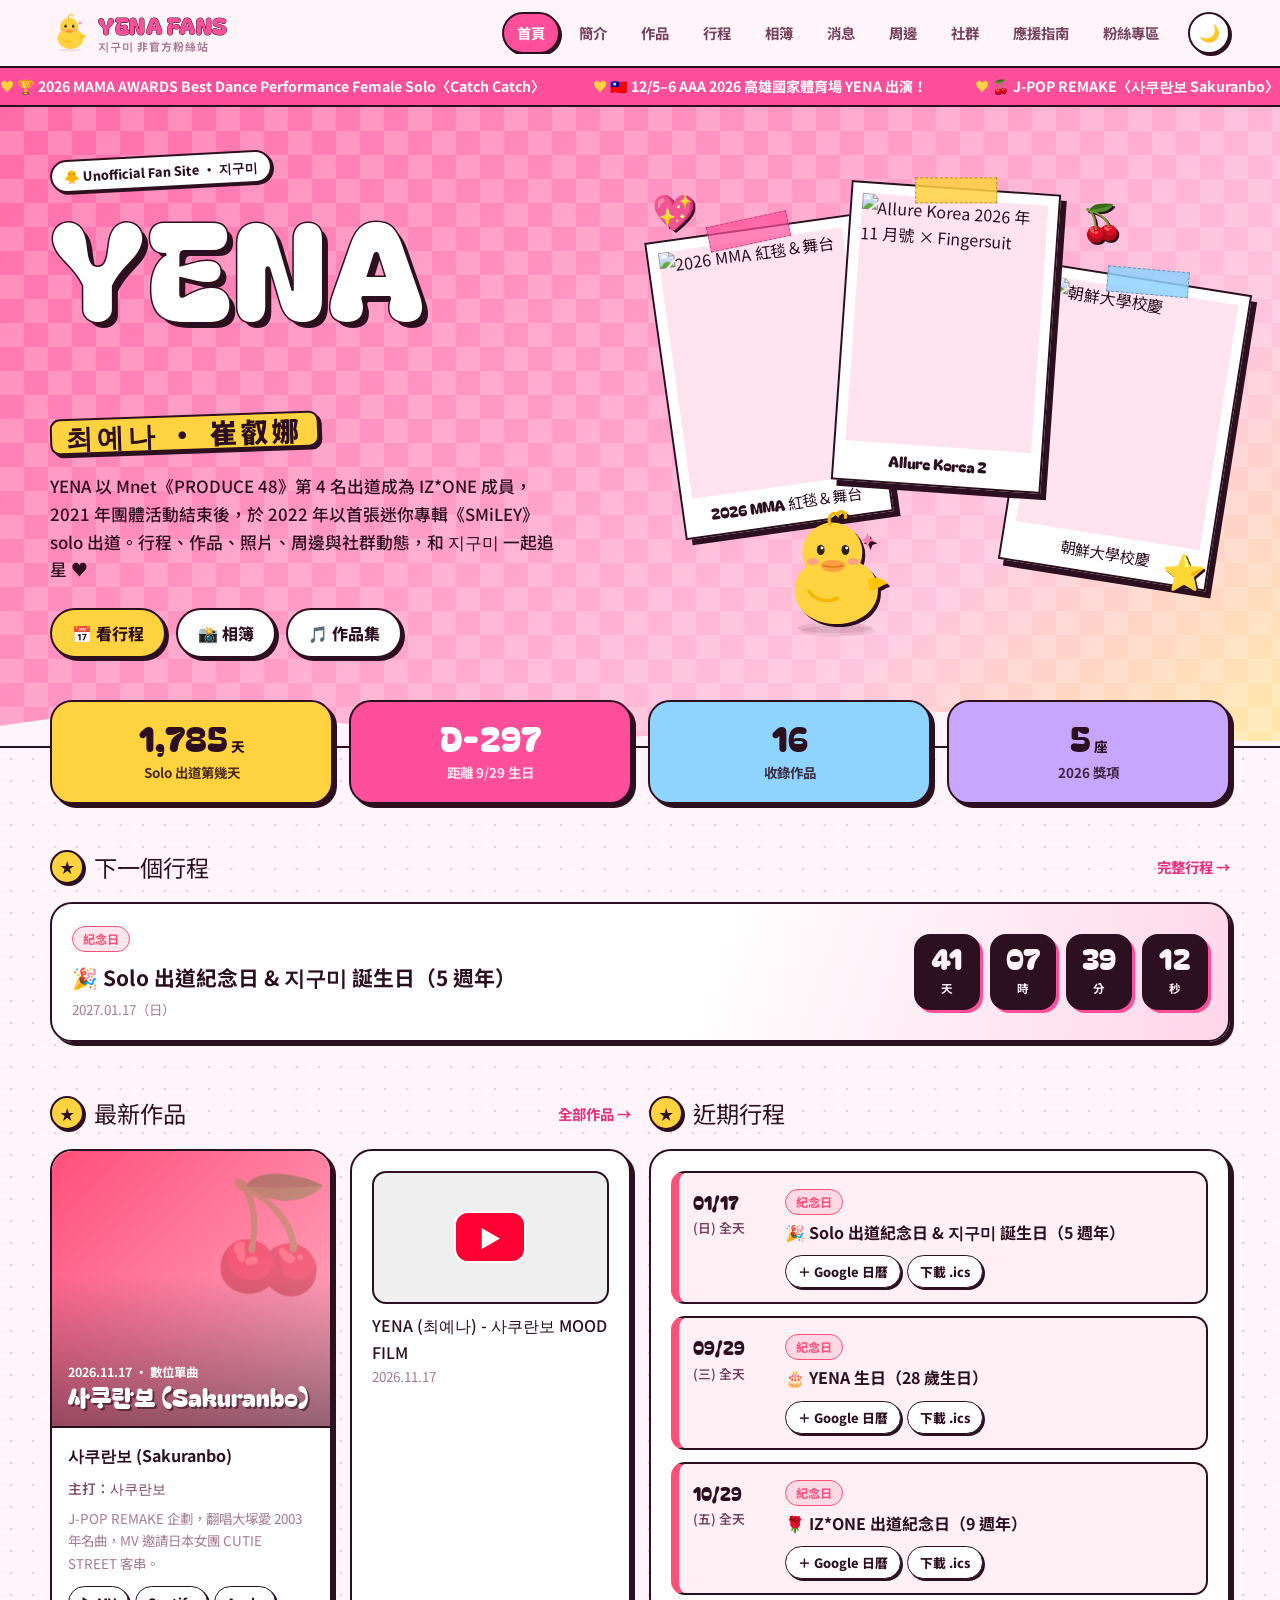
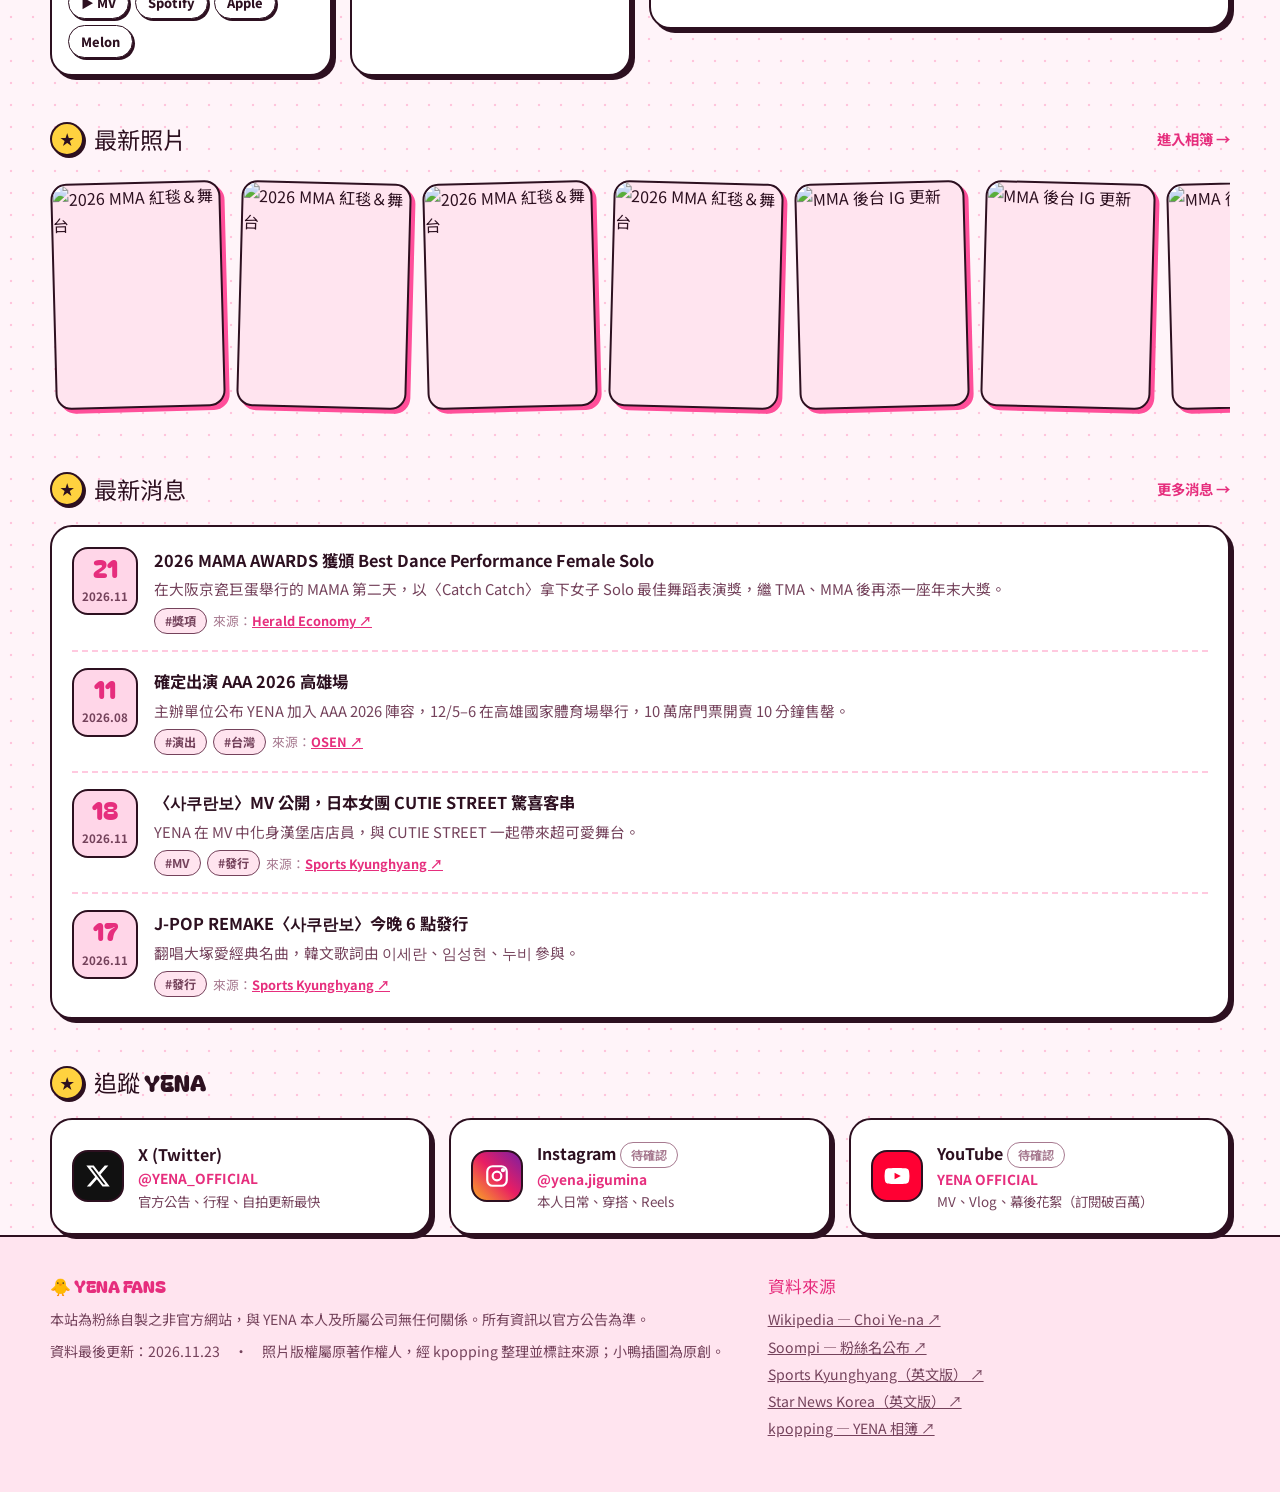
==== index.html @ 810a12c5 "YENA fan site: pink Y2K redesign with gallery, schedule, MAMA award" ====
<!doctype html>
<html lang="zh-Hant-TW">
<head>
  <meta charset="utf-8">
  <meta name="viewport" content="width=device-width, initial-scale=1">
  <title>YENA FANS | YENA 非官方粉絲站</title>
  <meta name="description" content="YENA（최예나）非官方粉絲站：行程表、作品集、周邊資訊、官方社群動態、應援指南與粉絲專區。">
  <meta name="theme-color" content="#ff4f9a">
  <link rel="icon" href="data:image/svg+xml,<svg xmlns='http://www.w3.org/2000/svg' viewBox='0 0 100 100'><text y='.9em' font-size='90'>🐥</text></svg>">
  <link rel="preconnect" href="https://fonts.googleapis.com">
  <link rel="preconnect" href="https://fonts.gstatic.com" crossorigin>
  <link href="https://fonts.googleapis.com/css2?family=Bagel+Fat+One&family=Noto+Sans+TC:wght@400;500;700;800;900&display=swap" rel="stylesheet">
  <link rel="stylesheet" href="css/style.css">
  <script>
    // 先套用主題，避免閃爍
    try {
      var t = localStorage.getItem("yena-theme");
      if (!t) t = matchMedia("(prefers-color-scheme: dark)").matches ? "dark" : "light";
      document.documentElement.dataset.theme = t;
    } catch (e) {}
  </script>
</head>
<body>
  <!-- 小鴨吉祥物（原創插圖） -->
  <svg width="0" height="0" style="position:absolute" aria-hidden="true">
    <symbol id="duck" viewBox="0 0 200 200">
      <ellipse cx="100" cy="186" rx="58" ry="8" fill="rgba(0,0,0,.08)"/>
      <path d="M38 128c0-30 26-50 62-50s66 18 66 50c0 32-30 52-64 52s-64-20-64-52z" fill="#ffd23f"/>
      <path d="M150 112c14-6 26-2 30 6-8 2-16 10-26 10z" fill="#ffc400"/>
      <path d="M60 130c10 14 30 18 44 10" stroke="#f5b700" stroke-width="5" fill="none" stroke-linecap="round"/>
      <circle cx="96" cy="70" r="46" fill="#ffd23f"/>
      <path d="M92 26c-4-12 6-20 12-14 2-8 14-6 12 4" stroke="#f5b700" stroke-width="5" fill="none" stroke-linecap="round"/>
      <ellipse cx="78" cy="66" rx="6" ry="8" fill="#2b2416"/>
      <ellipse cx="116" cy="66" rx="6" ry="8" fill="#2b2416"/>
      <circle cx="80" cy="63" r="2.2" fill="#fff"/>
      <circle cx="118" cy="63" r="2.2" fill="#fff"/>
      <ellipse cx="66" cy="84" rx="9" ry="5" fill="#ff7eb6" opacity=".6"/>
      <ellipse cx="128" cy="84" rx="9" ry="5" fill="#ff7eb6" opacity=".6"/>
      <path d="M80 86c6-6 28-6 34 0 4 4 0 14-17 14S76 90 80 86z" fill="#ff9f43"/>
      <path d="M82 90c8 3 22 3 30 0" stroke="#e07b1a" stroke-width="2.5" fill="none" stroke-linecap="round"/>
      <path d="M150 40l3 8 8 3-8 3-3 8-3-8-8-3 8-3z" fill="#ff7eb6"/>
    </symbol>
  </svg>

  <a class="visually-hidden" href="#app">跳到主要內容</a>

  <header class="site-header">
    <div class="container header-inner">
      <a class="logo" href="#home">
        <svg class="duck" viewBox="0 0 200 200" aria-hidden="true"><use href="#duck"/></svg>
        <span class="logo-text">YENA FANS<small>지구미 非官方粉絲站</small></span>
      </a>
      <nav class="nav" id="nav" aria-label="主選單"></nav>
      <button class="icon-btn menu-btn" id="menuBtn" aria-label="開啟選單">☰</button>
      <button class="icon-btn" id="themeBtn" aria-label="切換深色模式">🌙</button>
    </div>
  </header>
  <div class="ticker" id="ticker" aria-label="快訊"></div>

  <main id="app" tabindex="-1"></main>

  <footer class="site-footer">
    <div class="container footer-inner">
      <div>
        <h5>🐥 YENA FANS</h5>
        <p id="disclaimer" style="margin:0 0 8px"></p>
        <p style="margin:0">資料最後更新：<span id="updated"></span>　·　照片版權屬原著作權人，經 kpopping 整理並標註來源；小鴨插圖為原創。</p>
      </div>
      <div>
        <h5>資料來源</h5>
        <ul id="sources"></ul>
      </div>
    </div>
  </footer>

  <button class="btn to-top" id="toTop" aria-label="回到頂端">↑</button>
  <div class="lb" id="lb" role="dialog" aria-label="照片檢視"></div>
  <div class="toast" id="toast" role="status" aria-live="polite"></div>

  <script src="js/data.js"></script>
  <script src="js/app.js"></script>
</body>
</html>
---- css/style.css ----
/* =========================================================
   YENA 非官方粉絲站 — 樣式
   風格：Y2K 貼紙風 × 粉紅 × 小鴨黃點綴
   ========================================================= */
:root {
  --bg: #fff4f9;
  --bg-soft: #ffe4ef;
  --surface: #ffffff;
  --surface-2: #fff0f6;
  --text: #2d1020;
  --text-soft: #74425b;
  --muted: #a77a90;
  --line: #ffc9df;
  --ink: #2d1020;
  --accent: #ff4f9a;
  --accent-deep: #e62e7d;
  --accent-soft: #ffd6e8;
  --pink-soft: #ffe1ee;
  --cherry: #ff2e63;
  --duck: #ffd23f;
  --sky: #8fd3ff;
  --mint: #7de3bd;
  --lilac: #c7a6ff;
  --danger: #ff3b5c;
  --dot: #ffc4dc;
  --stick: 4px 4px 0 var(--ink);
  --stick-soft: 5px 5px 0 var(--line);
  --shadow: 0 12px 30px rgba(230, 46, 125, 0.18);
  --radius: 22px;
  --radius-sm: 14px;
  --font: "Noto Sans TC", "Noto Sans KR", system-ui, -apple-system, "Segoe UI", sans-serif;
  --font-display: "Bagel Fat One", "Noto Sans TC", "Noto Sans KR", sans-serif;
  color-scheme: light;
}

:root[data-theme="dark"] {
  --bg: #1a0c14;
  --bg-soft: #2a1320;
  --surface: #26111d;
  --surface-2: #311827;
  --text: #ffe9f3;
  --text-soft: #e9b6cd;
  --muted: #b2849a;
  --line: #5c2a45;
  --ink: #ffb3d4;
  --accent: #ff5fa6;
  --accent-deep: #ff86bb;
  --accent-soft: #4a1d34;
  --pink-soft: #3d1a2c;
  --dot: #3a1a2b;
  --stick: 4px 4px 0 #ff4f9a;
  --stick-soft: 5px 5px 0 #4a2036;
  --shadow: 0 12px 30px rgba(0, 0, 0, 0.45);
  color-scheme: dark;
}

* { box-sizing: border-box; }
html { scroll-behavior: smooth; }
body {
  margin: 0;
  font-family: var(--font);
  color: var(--text);
  line-height: 1.65;
  -webkit-font-smoothing: antialiased;
  overflow-x: hidden;
  background-color: var(--bg);
  background-image: radial-gradient(var(--dot) 1.3px, transparent 1.6px);
  background-size: 22px 22px;
}
a { color: inherit; }
img { max-width: 100%; display: block; }
button { font: inherit; cursor: pointer; color: inherit; }
::selection { background: var(--accent); color: #fff; }
:focus-visible { outline: 3px solid var(--accent); outline-offset: 2px; border-radius: 8px; }

.container { width: min(1180px, 100% - 32px); margin-inline: auto; }

/* ---------------- Header ---------------- */
.site-header {
  position: sticky; top: 0; z-index: 50;
  background: color-mix(in srgb, var(--bg) 88%, transparent);
  backdrop-filter: blur(14px);
  border-bottom: 2px solid var(--ink);
}
.header-inner { display: flex; align-items: center; gap: 14px; height: 66px; }
.logo {
  display: flex; align-items: center; gap: 8px; text-decoration: none; white-space: nowrap; flex: none;
}
.logo .duck { width: 40px; height: 40px; transition: transform .3s; }
.logo:hover .duck { transform: rotate(-12deg) scale(1.08); }
.logo-text { font-family: var(--font-display); font-size: 1.45rem; line-height: 1; color: var(--accent); letter-spacing: .5px; -webkit-text-stroke: 1px var(--ink); paint-order: stroke fill; }
.logo small { display: block; font-size: .68rem; color: var(--muted); font-family: var(--font); font-weight: 700; letter-spacing: 1px; -webkit-text-stroke: 0; margin-top: 3px; }
.nav { display: flex; gap: 4px; margin-left: auto; overflow-x: auto; scrollbar-width: none; }
.nav::-webkit-scrollbar { display: none; }
.nav a {
  padding: 7px 13px; border-radius: 999px; text-decoration: none; border: 2px solid transparent;
  color: var(--text-soft); font-weight: 700; font-size: .9rem; white-space: nowrap;
  transition: background .2s, color .2s, transform .15s;
}
.nav a:hover { background: var(--bg-soft); color: var(--text); transform: translateY(-1px); }
.nav a.active { background: var(--accent); color: #fff; border-color: var(--ink); box-shadow: 2px 2px 0 var(--ink); }
.icon-btn {
  width: 42px; height: 42px; border-radius: 50%;
  border: 2px solid var(--ink); background: var(--surface);
  display: grid; place-items: center; color: var(--text); flex: none; font-size: 1.05rem;
  box-shadow: 2px 2px 0 var(--ink); transition: transform .12s, box-shadow .12s;
}
.icon-btn:hover { transform: translate(-1px, -1px); box-shadow: 3px 3px 0 var(--ink); }
.icon-btn:active { transform: translate(2px, 2px); box-shadow: 0 0 0 var(--ink); }
.menu-btn { display: none; }

@media (max-width: 1040px) {
  .menu-btn { display: grid; margin-left: auto; }
  .nav {
    position: fixed; inset: 66px 0 auto 0; flex-direction: column;
    background: var(--bg); border-bottom: 2px solid var(--ink);
    padding: 10px 16px 18px; gap: 6px; margin: 0;
    transform: translateY(-130%); transition: transform .25s; box-shadow: var(--shadow);
    max-height: calc(100vh - 66px); overflow-y: auto;
  }
  .nav.open { transform: none; }
  .nav a { padding: 12px 16px; font-size: 1rem; }
}

/* ---------------- Ticker ---------------- */
.ticker {
  background: var(--accent); color: #fff; font-size: .88rem; font-weight: 700;
  overflow: hidden; white-space: nowrap; border-bottom: 2px solid var(--ink);
}
.ticker-track { display: inline-flex; gap: 48px; padding: 7px 0; animation: ticker 45s linear infinite; }
.ticker-track span::before { content: "♥ "; color: var(--duck); }
.ticker:hover .ticker-track { animation-play-state: paused; }
@keyframes ticker { from { transform: translateX(0); } to { transform: translateX(-50%); } }

/* ---------------- Sections & common ---------------- */
main { min-height: 70vh; }
.page { padding: 36px 0 72px; animation: fade .35s ease; }
@keyframes fade { from { opacity: 0; transform: translateY(8px); } to { opacity: 1; transform: none; } }
.page-title {
  font-family: var(--font-display); font-weight: 400; font-size: clamp(2rem, 5vw, 3rem);
  margin: 0 0 6px; display: flex; align-items: center; gap: 12px; line-height: 1.15;
  color: var(--accent); -webkit-text-stroke: 1.5px var(--ink); paint-order: stroke fill;
  text-shadow: 3px 3px 0 var(--ink);
}
.page-sub { color: var(--text-soft); margin: 0 0 28px; font-weight: 500; }
.section-title {
  font-family: var(--font-display); font-weight: 400; font-size: 1.45rem; margin: 44px 0 16px;
  display: flex; align-items: center; gap: 10px; color: var(--text);
}
.section-title::before {
  content: "★"; display: grid; place-items: center; width: 30px; height: 30px; flex: none;
  background: var(--duck); color: var(--ink); border: 2px solid var(--ink); border-radius: 50%;
  font-size: .9rem; box-shadow: 2px 2px 0 var(--ink); font-family: var(--font);
}
.section-title .more { margin-left: auto; font-size: .9rem; font-family: var(--font); color: var(--accent-deep); text-decoration: none; font-weight: 700; }
.section-title .more:hover { text-decoration: underline; }

.card {
  background: var(--surface); border: 2px solid var(--ink);
  border-radius: var(--radius); box-shadow: var(--stick); padding: 20px;
}
.grid { display: grid; gap: 18px; }
.grid-2 { grid-template-columns: repeat(2, minmax(0, 1fr)); }
.grid-3 { grid-template-columns: repeat(3, minmax(0, 1fr)); }
.grid-4 { grid-template-columns: repeat(4, minmax(0, 1fr)); }
.grid-auto { grid-template-columns: repeat(auto-fill, minmax(250px, 1fr)); }
@media (max-width: 900px) { .grid-3, .grid-4 { grid-template-columns: repeat(2, minmax(0, 1fr)); } }
@media (max-width: 640px) { .grid-2, .grid-3, .grid-4 { grid-template-columns: 1fr; } }

.tag {
  display: inline-flex; align-items: center; gap: 4px;
  padding: 2px 10px; border-radius: 999px; font-size: .76rem; font-weight: 700;
  background: var(--bg-soft); color: var(--text-soft); white-space: nowrap; border: 1.5px solid currentColor;
}
.tag.pink { background: var(--accent-soft); color: var(--accent-deep); }
.tag.yellow { background: var(--duck); color: #2d1020; border-color: #2d1020; }
.tag.green { background: #dcf7ea; color: #1b7a52; }
.tag.gray { background: transparent; color: var(--muted); }
:root[data-theme="dark"] .tag.green { background: #183528; color: #8ef0c2; }

.btn {
  display: inline-flex; align-items: center; gap: 6px; justify-content: center;
  padding: 10px 20px; border-radius: 999px; border: 2px solid var(--ink);
  background: var(--accent); color: #fff; font-weight: 800; text-decoration: none;
  box-shadow: 3px 3px 0 var(--ink); transition: transform .12s, box-shadow .12s;
}
.btn:hover { transform: translate(-1px, -1px); box-shadow: 4px 4px 0 var(--ink); }
.btn:active { transform: translate(2px, 2px); box-shadow: 0 0 0 var(--ink); }
.btn.ghost { background: var(--surface); color: var(--text); }
.btn.yellow { background: var(--duck); color: #2d1020; }
.btn.sm { padding: 5px 12px; font-size: .8rem; box-shadow: 2px 2px 0 var(--ink); border-width: 1.5px; }

.chips { display: flex; flex-wrap: wrap; gap: 8px; margin-bottom: 22px; }
.chip {
  padding: 7px 15px; border-radius: 999px; border: 2px solid var(--ink);
  background: var(--surface); color: var(--text); font-size: .88rem; font-weight: 700;
  transition: transform .12s, background .15s;
}
.chip:hover { transform: translateY(-2px); background: var(--bg-soft); }
.chip.active { background: var(--ink); color: var(--bg); }
:root[data-theme="dark"] .chip.active { background: var(--accent); color: #fff; }

.input {
  width: 100%; padding: 11px 18px; border-radius: 999px; border: 2px solid var(--ink);
  background: var(--surface); color: var(--text); font: inherit; box-shadow: 2px 2px 0 var(--ink);
}
.input:focus { outline: none; border-color: var(--accent); }

.empty { text-align: center; color: var(--muted); padding: 40px 16px; }
.note { font-size: .84rem; color: var(--muted); }
.note-box {
  border: 2px dashed var(--accent); background: var(--surface-2);
  padding: 14px 18px; border-radius: var(--radius-sm); font-size: .9rem; color: var(--text-soft);
}
.note-box a { color: var(--accent-deep); font-weight: 700; }

/* ---------------- Hero ---------------- */
.hero {
  position: relative; overflow: hidden; border-bottom: 2px solid var(--ink);
  background:
    linear-gradient(45deg, rgba(255,255,255,.18) 25%, transparent 25%, transparent 75%, rgba(255,255,255,.18) 75%) 0 0 / 48px 48px,
    linear-gradient(45deg, rgba(255,255,255,.18) 25%, transparent 25%, transparent 75%, rgba(255,255,255,.18) 75%) 24px 24px / 48px 48px,
    linear-gradient(140deg, #ff6aa9 0%, #ff9cc6 45%, #ffc6dd 75%, #ffe9a8 100%);
  color: #2d1020;
}
:root[data-theme="dark"] .hero {
  background:
    linear-gradient(45deg, rgba(255,255,255,.05) 25%, transparent 25%, transparent 75%, rgba(255,255,255,.05) 75%) 0 0 / 48px 48px,
    linear-gradient(45deg, rgba(255,255,255,.05) 25%, transparent 25%, transparent 75%, rgba(255,255,255,.05) 75%) 24px 24px / 48px 48px,
    linear-gradient(140deg, #7a1645 0%, #a3285e 50%, #5a1e3e 100%);
  color: #ffe9f3;
}
.hero-inner { display: grid; grid-template-columns: 1fr 1.05fr; gap: 28px; align-items: center; padding: 48px 0 88px; position: relative; z-index: 1; }
.hero-badge { display: inline-flex; gap: 6px; align-items: center; background: #fff; color: #2d1020; border: 2px solid #2d1020; border-radius: 999px; padding: 4px 12px; font-weight: 800; font-size: .8rem; box-shadow: 2px 2px 0 #2d1020; transform: rotate(-3deg); }
.hero h1 {
  font-family: var(--font-display); font-weight: 400; font-size: clamp(4.2rem, 13vw, 8.5rem);
  line-height: .9; margin: 14px 0 0; letter-spacing: 2px;
  color: #fff; -webkit-text-stroke: 3px #2d1020; paint-order: stroke fill;
  text-shadow: 6px 6px 0 #2d1020;
}
.hero h1 .ko { display: inline-block; font-size: .2em; letter-spacing: 4px; margin-top: 14px; font-family: var(--font); font-weight: 900; -webkit-text-stroke: 0; text-shadow: none; color: #2d1020; background: var(--duck); border: 2px solid #2d1020; padding: 4px 14px; border-radius: 10px; box-shadow: 3px 3px 0 #2d1020; transform: rotate(-2deg); }
.hero p.lead { font-size: 1.05rem; max-width: 520px; margin: 22px 0 24px; font-weight: 500; }
.hero-actions { display: flex; gap: 10px; flex-wrap: wrap; }
.hero .btn.ghost { background: #fff; color: #2d1020; border-color: #2d1020; box-shadow: 3px 3px 0 #2d1020; }
.hero .btn { border-color: #2d1020; box-shadow: 3px 3px 0 #2d1020; }

/* 拍立得照片牆 */
.collage { position: relative; height: 440px; }
.polaroid {
  position: absolute; background: #fff; padding: 10px 10px 38px; border: 2px solid #2d1020;
  box-shadow: 6px 6px 0 #2d1020; width: 210px; cursor: zoom-in; transition: transform .25s, z-index 0s;
}
.polaroid img { width: 100%; aspect-ratio: 3/4; object-fit: cover; object-position: top; background: #ffe4ef; }
.polaroid figcaption { position: absolute; left: 0; right: 0; bottom: 8px; text-align: center; font-family: var(--font-display); font-size: .95rem; color: #2d1020; }
.polaroid::before { content: ""; position: absolute; top: -12px; left: 50%; width: 80px; height: 24px; transform: translateX(-50%) rotate(-4deg); background: rgba(255, 210, 63, .85); border: 1px dashed rgba(45,16,32,.35); }
.polaroid:nth-child(1) { left: 4%; top: 40px; transform: rotate(-8deg); }
.polaroid:nth-child(2) { left: 34%; top: 0; transform: rotate(4deg); z-index: 2; }
.polaroid:nth-child(3) { right: 0; top: 90px; transform: rotate(9deg); }
.polaroid:nth-child(3)::before { background: rgba(143, 211, 255, .85); }
.polaroid:nth-child(1)::before { background: rgba(255, 79, 154, .7); }
.polaroid:hover { transform: rotate(0) scale(1.06); z-index: 5; }
.collage .duck-big { position: absolute; width: 130px; left: 22%; bottom: -10px; z-index: 6; filter: drop-shadow(3px 3px 0 #2d1020); animation: bob 4s ease-in-out infinite; }
.sticker { position: absolute; z-index: 7; font-size: 2.2rem; animation: twinkle 2.6s ease-in-out infinite; filter: drop-shadow(2px 2px 0 #2d1020); pointer-events: none; }
@keyframes bob { 0%,100% { transform: translateY(0) rotate(-4deg); } 50% { transform: translateY(-10px) rotate(4deg); } }
@keyframes twinkle { 0%,100% { transform: scale(.85) rotate(-8deg); } 50% { transform: scale(1.12) rotate(8deg); } }
.hero-wave { position: absolute; left: 0; right: 0; bottom: -2px; height: 46px; z-index: 1; }
.float-hearts span { position: absolute; color: rgba(255,255,255,.7); font-size: 1.4rem; animation: floatUp 9s linear infinite; bottom: -30px; pointer-events: none; }
@keyframes floatUp { from { transform: translateY(0) rotate(0); opacity: 0; } 10% { opacity: 1; } to { transform: translateY(-560px) rotate(40deg); opacity: 0; } }

@media (max-width: 860px) {
  .hero-inner { grid-template-columns: 1fr; text-align: center; padding: 30px 0 80px; }
  .hero p.lead { margin-inline: auto; }
  .hero-actions { justify-content: center; }
  .collage { height: 300px; max-width: 420px; width: 100%; margin: 0 auto; }
  .polaroid { width: 140px; padding: 7px 7px 28px; }
  .polaroid figcaption { font-size: .75rem; bottom: 6px; }
  .collage .duck-big { width: 90px; }
}
@media (prefers-reduced-motion: reduce) {
  .ticker-track, .collage .duck-big, .sticker, .float-hearts span, .hero-art .duck-big { animation: none; }
}

/* ---------------- Stats & countdown ---------------- */
.stat-row { display: grid; grid-template-columns: repeat(4, minmax(0, 1fr)); gap: 16px; margin-top: -48px; position: relative; z-index: 3; }
@media (max-width: 900px) { .stat-row { grid-template-columns: repeat(2, minmax(0, 1fr)); } }
.stat { text-align: center; padding: 18px 10px; }
.stat:nth-child(1) { background: var(--duck); color: #2d1020; }
.stat:nth-child(2) { background: var(--accent); color: #fff; }
.stat:nth-child(3) { background: var(--sky); color: #2d1020; }
.stat:nth-child(4) { background: var(--lilac); color: #2d1020; }
.stat .num { font-family: var(--font-display); font-size: 2.1rem; line-height: 1.1; }
.stat .num small { font-size: .85rem; font-family: var(--font); font-weight: 800; }
.stat .label { font-size: .84rem; margin-top: 4px; font-weight: 700; opacity: .85; }

.countdown-card { display: flex; gap: 20px; align-items: center; flex-wrap: wrap; background: linear-gradient(110deg, var(--surface) 55%, var(--accent-soft)); }
.countdown-card .info { flex: 1 1 260px; min-width: 0; }
.countdown-card h3 { margin: 8px 0 4px; font-size: 1.3rem; }
.cd { display: flex; gap: 10px; }
.cd div { background: var(--ink); color: var(--bg); border-radius: 16px; padding: 10px 0; width: 66px; text-align: center; box-shadow: 3px 3px 0 var(--accent); }
.cd b { display: block; font-family: var(--font-display); font-weight: 400; font-size: 1.8rem; line-height: 1; }
.cd span { font-size: .72rem; font-weight: 700; }
@media (max-width: 420px) { .cd div { width: 56px; } .cd b { font-size: 1.45rem; } }

/* ---------------- News ---------------- */
.news-item { display: flex; gap: 16px; padding: 16px 0; border-bottom: 2px dashed var(--line); }
.news-item:last-child { border-bottom: none; padding-bottom: 0; }
.news-item:first-child { padding-top: 0; }
.news-date { flex: none; width: 66px; text-align: center; background: var(--accent-soft); border: 2px solid var(--ink); border-radius: 16px; padding: 6px 0; height: fit-content; }
.news-date b { display: block; font-family: var(--font-display); font-weight: 400; font-size: 1.5rem; line-height: 1.1; color: var(--accent-deep); }
.news-date span { font-size: .72rem; color: var(--text-soft); font-weight: 700; }
.news-body { min-width: 0; }
.news-body h4 { margin: 0 0 4px; font-size: 1.02rem; }
.news-body p { margin: 0 0 6px; color: var(--text-soft); font-size: .92rem; }
.news-meta { display: flex; flex-wrap: wrap; gap: 6px; align-items: center; font-size: .8rem; color: var(--muted); }
.news-meta a { color: var(--accent-deep); font-weight: 700; }

/* ---------------- Profile ---------------- */
.profile-top { display: grid; grid-template-columns: 320px 1fr; gap: 28px; align-items: start; }
@media (max-width: 820px) { .profile-top { grid-template-columns: 1fr; } .avatar { max-width: 340px; margin: 0 auto; } }
.avatar {
  aspect-ratio: 3/4; border-radius: 6px; position: relative; overflow: visible;
  background: #fff; border: 2px solid var(--ink); padding: 12px 12px 48px; box-shadow: 6px 6px 0 var(--accent);
  transform: rotate(-2.5deg); width: 100%;
}
.avatar img.photo { position: relative; width: 100%; height: 100%; object-fit: cover; object-position: top; }
.avatar .cap { position: absolute; left: 0; right: 0; bottom: 10px; text-align: center; font-family: var(--font-display); color: #2d1020; font-size: 1.15rem; }
.avatar::after { content: "🐥"; position: absolute; right: -18px; top: -18px; font-size: 2.6rem; transform: rotate(14deg); filter: drop-shadow(2px 2px 0 #2d1020); }
.info-table { width: 100%; border-collapse: collapse; }
.info-table th, .info-table td { text-align: left; padding: 9px 8px; border-bottom: 2px dashed var(--line); vertical-align: top; }
.info-table tr:last-child th, .info-table tr:last-child td { border-bottom: 0; }
.info-table th { width: 110px; color: var(--accent-deep); font-weight: 800; white-space: nowrap; }
.timeline { position: relative; padding-left: 30px; }
.timeline::before { content: ""; position: absolute; left: 9px; top: 6px; bottom: 6px; width: 4px; background: repeating-linear-gradient(var(--accent) 0 8px, transparent 8px 14px); border-radius: 3px; }
.tl-item { position: relative; padding-bottom: 20px; }
.tl-item:last-child { padding-bottom: 0; }
.tl-item::before { content: "♥"; position: absolute; left: -30px; top: 0; width: 24px; height: 24px; border-radius: 50%; background: var(--surface); border: 2px solid var(--ink); color: var(--accent); display: grid; place-items: center; font-size: .75rem; }
.tl-item .d { font-size: .8rem; color: var(--accent-deep); font-weight: 800; }
.tl-item h4 { margin: 2px 0; }
.tl-item p { margin: 0; color: var(--text-soft); font-size: .92rem; }
.fact-list { list-style: none; padding: 0; margin: 0; display: grid; gap: 12px; }
.fact-list li { display: flex; gap: 10px; align-items: flex-start; }
.fact-list li::before { content: "🐥"; flex: none; }

/* ---------------- Discography ---------------- */
.album { padding: 0; overflow: hidden; display: flex; flex-direction: column; transition: transform .15s; }
.album:hover { transform: translateY(-4px) rotate(-.5deg); }
.cover {
  aspect-ratio: 1; position: relative; display: flex; flex-direction: column; justify-content: flex-end;
  padding: 16px; color: #fff; overflow: hidden; border-bottom: 2px solid var(--ink);
}
.cover::after { content: ""; position: absolute; inset: 0; background: linear-gradient(transparent 45%, rgba(45,16,32,.5)); }
.cover > * { position: relative; z-index: 1; }
.cover .ct { font-family: var(--font-display); font-weight: 400; font-size: 1.55rem; line-height: 1.1; text-shadow: 2px 2px 0 rgba(45,16,32,.6); word-break: break-word; }
.cover .cy { font-size: .78rem; font-weight: 700; }
.cover .deco { position: absolute; right: -18px; top: -18px; font-size: 7rem; opacity: .35; z-index: 0; transform: rotate(12deg); }
.album-body { padding: 14px 16px 16px; display: flex; flex-direction: column; gap: 8px; flex: 1; }
.album-body h4 { margin: 0; font-size: 1rem; }
.album-body .tt { font-size: .86rem; color: var(--text-soft); font-weight: 500; }
.album-links { display: flex; flex-wrap: wrap; gap: 6px; margin-top: auto; padding-top: 4px; }
.album details { font-size: .86rem; color: var(--text-soft); }
.album details summary { cursor: pointer; color: var(--accent-deep); font-weight: 700; }
.album ol { margin: 6px 0 0; padding-left: 20px; }
.album ol li.title-track { color: var(--accent-deep); font-weight: 800; }

.video-wrap { position: relative; aspect-ratio: 16/9; border-radius: var(--radius-sm); overflow: hidden; background: #000; border: 2px solid var(--ink); }
.video-wrap iframe { position: absolute; inset: 0; width: 100%; height: 100%; border: 0; }
.lite-yt { position: absolute; inset: 0; border: 0; padding: 0; width: 100%; background-size: cover; background-position: center; }
.lite-yt::after { content: "▶"; position: absolute; inset: 0; margin: auto; width: 68px; height: 48px; border-radius: 14px; background: #ff0033; color: #fff; display: grid; place-items: center; font-size: 1.4rem; border: 2px solid #fff; }

/* ---------------- Schedule ---------------- */
.sched-layout { display: grid; grid-template-columns: minmax(0, 1.2fr) minmax(0, 1fr); gap: 22px; align-items: start; }
@media (max-width: 900px) { .sched-layout { grid-template-columns: 1fr; } }
.cal-head { display: flex; align-items: center; justify-content: space-between; margin-bottom: 14px; }
.cal-head h3 { margin: 0; font-family: var(--font-display); font-weight: 400; font-size: 1.5rem; color: var(--accent); -webkit-text-stroke: 1px var(--ink); paint-order: stroke fill; }
.cal-grid { display: grid; grid-template-columns: repeat(7, minmax(0, 1fr)); gap: 5px; }
.cal-dow { text-align: center; font-size: .78rem; color: var(--accent-deep); padding: 4px 0; font-weight: 800; }
.cal-day {
  aspect-ratio: 1; border-radius: 12px; border: 2px solid transparent; background: var(--surface-2);
  display: flex; flex-direction: column; align-items: center; justify-content: flex-start; padding: 5px 2px;
  font-size: .9rem; position: relative; min-width: 0; font-weight: 600;
}
.cal-day.other { opacity: .35; }
.cal-day.today { border-color: var(--accent); color: var(--accent-deep); font-weight: 900; }
.cal-day.selected { background: var(--accent); color: #fff; border-color: var(--ink); box-shadow: 2px 2px 0 var(--ink); }
.cal-day.has { font-weight: 900; background: var(--bg-soft); }
.cal-day:hover { border-color: var(--ink); }
.cal-dots { display: flex; gap: 3px; margin-top: auto; flex-wrap: wrap; justify-content: center; }
.cal-dots i { width: 7px; height: 7px; border-radius: 50%; border: 1px solid rgba(45,16,32,.4); }
.cal-legend { display: flex; flex-wrap: wrap; gap: 10px; margin-top: 14px; font-size: .78rem; color: var(--text-soft); font-weight: 600; }
.cal-legend span { display: inline-flex; align-items: center; gap: 5px; }
.cal-legend i { width: 10px; height: 10px; border-radius: 50%; }

.event { display: flex; gap: 14px; padding: 14px; border-radius: var(--radius-sm); background: var(--surface); border: 2px solid var(--ink); border-left-width: 8px; margin-bottom: 12px; box-shadow: 3px 3px 0 var(--ink); }
.card .event { box-shadow: none; background: var(--surface-2); }
.event.past { opacity: .55; }
.event .when { flex: none; width: 78px; font-size: .8rem; color: var(--text-soft); font-weight: 600; }
.event .when b { display: block; font-size: 1.15rem; color: var(--text); font-family: var(--font-display); font-weight: 400; }
.event h4 { margin: 4px 0 2px; font-size: 1rem; }
.event p { margin: 0; font-size: .86rem; color: var(--text-soft); }
.event .acts { display: flex; gap: 6px; flex-wrap: wrap; margin-top: 10px; }
.toggle-row { display: flex; gap: 8px; align-items: center; flex-wrap: wrap; margin-bottom: 12px; }

/* ---------------- Goods ---------------- */
.goods-card { display: flex; flex-direction: column; gap: 10px; }
.goods-card .gimg { aspect-ratio: 4/3; border-radius: var(--radius-sm); display: grid; place-items: center; font-size: 3.6rem; border: 2px solid var(--ink); }
.goods-card h4 { margin: 0; }
.goods-card .meta { font-size: .85rem; color: var(--text-soft); display: grid; gap: 2px; }
.deadline { font-weight: 800; color: #fff; background: var(--danger); font-size: .85rem; padding: 4px 12px; border-radius: 999px; width: fit-content; border: 2px solid var(--ink); }

/* ---------------- Social ---------------- */
.sns-card { display: flex; gap: 14px; align-items: center; text-decoration: none; transition: transform .15s, box-shadow .15s; }
.sns-card:hover { transform: translate(-2px, -2px); box-shadow: 6px 6px 0 var(--ink); }
.sns-icon { width: 52px; height: 52px; border-radius: 16px; display: grid; place-items: center; color: #fff; flex: none; border: 2px solid var(--ink); }
.sns-icon svg { width: 26px; height: 26px; }
.sns-card h4 { margin: 0; font-size: 1rem; }
.sns-card p { margin: 0; font-size: .84rem; color: var(--text-soft); }
.sns-card .handle { font-size: .86rem; color: var(--accent-deep); font-weight: 700; word-break: break-all; }
.feed-item { display: flex; gap: 12px; padding: 14px 0; border-bottom: 2px dashed var(--line); color: var(--text); }
.feed-item:last-child { border-bottom: 0; }
.feed-item .sns-icon { width: 40px; height: 40px; border-radius: 12px; }
.feed-item .sns-icon svg { width: 20px; height: 20px; }
.feed-item p { margin: 2px 0 4px; font-weight: 500; }

/* ---------------- Guide ---------------- */
.guide-steps { counter-reset: s; list-style: none; padding: 0; margin: 0; display: grid; gap: 12px; }
.guide-steps li { counter-increment: s; display: flex; gap: 12px; align-items: flex-start; }
.guide-steps li::before { content: counter(s); flex: none; width: 30px; height: 30px; border-radius: 50%; background: var(--accent); color: #fff; border: 2px solid var(--ink); display: grid; place-items: center; font-family: var(--font-display); }
.table-wrap { overflow-x: auto; }
.tbl { width: 100%; border-collapse: collapse; font-size: .92rem; min-width: 520px; }
.tbl th, .tbl td { padding: 10px 12px; border-bottom: 2px dashed var(--line); text-align: left; vertical-align: top; }
.tbl tr:last-child td { border-bottom: 0; }
.tbl th { background: var(--accent-soft); font-weight: 800; color: var(--accent-deep); font-size: .84rem; border-bottom: 2px solid var(--ink); }
.tbl tr:hover td { background: var(--surface-2); }
.card.table-wrap { padding: 0; overflow: hidden; overflow-x: auto; }
.card.table-wrap .tbl th:first-child, .card.table-wrap .tbl td:first-child { padding-left: 18px; }

/* ---------------- Fans / quiz ---------------- */
.fandom-banner { background: linear-gradient(115deg, #ff8cc0, #ffc6dd 55%, #ffe9a8); color: #2d1020; display: flex; gap: 24px; align-items: center; flex-wrap: wrap; }
.fandom-banner h3 { font-family: var(--font-display); font-weight: 400; font-size: 2.2rem; margin: 6px 0 0; color: #fff; -webkit-text-stroke: 1.5px #2d1020; paint-order: stroke fill; text-shadow: 3px 3px 0 #2d1020; }
.fandom-banner .tag { background: #fff; color: #2d1020; }
.color-swatch { width: 90px; height: 90px; border-radius: 28px; border: 3px solid #2d1020; box-shadow: 4px 4px 0 #2d1020; flex: none; transform: rotate(-6deg); display: grid; place-items: center; font-size: 2.6rem; }
.quiz-q { font-weight: 800; font-size: 1.12rem; margin: 6px 0 14px; }
.quiz-opts { display: grid; gap: 8px; }
.quiz-opt { text-align: left; padding: 12px 16px; border-radius: var(--radius-sm); border: 2px solid var(--ink); background: var(--surface-2); font-weight: 600; transition: transform .12s; }
.quiz-opt:hover:not(:disabled) { transform: translateX(4px); background: var(--bg-soft); }
.quiz-opt.right { background: #c9f5e0; color: #0f4d33; }
.quiz-opt.wrong { background: #ffd2d9; color: #7a1225; }
.progress { height: 12px; background: var(--bg-soft); border-radius: 8px; overflow: hidden; border: 2px solid var(--ink); }
.progress > div { height: 100%; background: repeating-linear-gradient(45deg, var(--accent) 0 10px, #ff86bb 10px 20px); transition: width .3s; }

/* ---------------- Gallery & Lightbox ---------------- */
.gal-grid { columns: 4 230px; column-gap: 18px; }
.gal-card { break-inside: avoid; margin-bottom: 20px; padding: 10px 10px 0; overflow: hidden; cursor: zoom-in; display: block; width: 100%; text-align: left; transition: transform .18s, box-shadow .18s; background: var(--surface); }
.gal-card:nth-child(3n+1) { transform: rotate(-1deg); }
.gal-card:nth-child(3n+2) { transform: rotate(.8deg); }
.gal-card:hover { transform: rotate(0) translate(-2px, -3px); box-shadow: 7px 7px 0 var(--accent); }
.gal-thumb { position: relative; border-radius: 12px; overflow: hidden; border: 2px solid var(--ink); }
.gal-card img { width: 100%; height: auto; background: var(--bg-soft); min-height: 140px; }
.gal-card .gb { padding: 10px 4px 14px; }
.gal-card h4 { margin: 6px 0 2px; font-size: .96rem; }
.gal-count { position: absolute; top: 8px; right: 8px; background: var(--ink); color: var(--bg); font-size: .74rem; font-weight: 800; padding: 2px 9px; border-radius: 999px; }
.photo-strip { display: grid; grid-auto-flow: column; grid-auto-columns: 170px; gap: 16px; overflow-x: auto; padding: 8px 4px 18px; scroll-snap-type: x mandatory; }
.photo-strip img { width: 170px; height: 226px; object-fit: cover; object-position: top; border-radius: 16px; cursor: zoom-in; border: 2px solid var(--ink); box-shadow: 4px 4px 0 var(--accent); scroll-snap-align: start; transition: transform .15s; background: var(--bg-soft); }
.photo-strip img:nth-child(odd) { transform: rotate(-1.5deg); }
.photo-strip img:nth-child(even) { transform: rotate(1.5deg); }
.photo-strip img:hover { transform: rotate(0) scale(1.04); }
.lb { position: fixed; inset: 0; z-index: 100; background: rgba(30, 6, 18, .93); display: none; flex-direction: column; align-items: center; justify-content: center; padding: 56px 16px 16px; }
.lb.open { display: flex; animation: fade .2s; }
.lb img.main { max-width: min(92vw, 1000px); max-height: 72vh; object-fit: contain; border-radius: 14px; border: 3px solid #fff; background: #3a1428; }
.lb .cap { color: #ffe1ee; margin-top: 12px; text-align: center; font-size: .88rem; max-width: 92vw; }
.lb .cap a { color: #ff9cc6; font-weight: 700; }
.lb-btn { position: absolute; top: 50%; transform: translateY(-50%); width: 50px; height: 50px; border-radius: 50%; border: 2px solid #fff; background: rgba(255,79,154,.85); color: #fff; font-size: 1.6rem; display: grid; place-items: center; }
.lb-btn:hover { background: var(--accent-deep); }
.lb-prev { left: 14px; } .lb-next { right: 14px; }
.lb-close { top: 12px; right: 14px; transform: none; font-size: 1.1rem; width: 42px; height: 42px; }
.lb-thumbs { display: flex; gap: 6px; margin-top: 12px; overflow-x: auto; max-width: 92vw; padding-bottom: 4px; }
.lb-thumbs img { width: 54px; height: 54px; object-fit: cover; border-radius: 10px; opacity: .45; cursor: pointer; flex: none; border: 2px solid transparent; }
.lb-thumbs img.on { opacity: 1; border-color: var(--accent); }
@media (max-width: 600px) { .lb-btn:not(.lb-close) { top: auto; bottom: 90px; transform: none; } }

/* ---------------- Footer ---------------- */
.site-footer { border-top: 2px solid var(--ink); padding: 36px 0 52px; color: var(--text-soft); font-size: .88rem; background: var(--bg-soft); }
.footer-inner { display: grid; grid-template-columns: 1.5fr 1fr; gap: 24px; }
@media (max-width: 700px) { .footer-inner { grid-template-columns: 1fr; } }
.site-footer h5 { margin: 0 0 8px; color: var(--accent-deep); font-size: 1.05rem; font-family: var(--font-display); font-weight: 400; }
.site-footer ul { list-style: none; padding: 0; margin: 0; display: grid; gap: 4px; }
.site-footer a { color: var(--text-soft); }

.to-top { position: fixed; right: 16px; bottom: 16px; z-index: 40; opacity: 0; pointer-events: none; transition: opacity .2s; width: 48px; height: 48px; padding: 0; }
.to-top.show { opacity: 1; pointer-events: auto; }

.toast { position: fixed; left: 50%; bottom: 24px; transform: translateX(-50%) translateY(20px); background: var(--ink); color: var(--bg); padding: 10px 20px; border-radius: 999px; opacity: 0; transition: all .25s; z-index: 120; font-size: .9rem; font-weight: 700; }
.toast.show { opacity: 1; transform: translateX(-50%); }

.visually-hidden { position: absolute !important; width: 1px; height: 1px; overflow: hidden; clip: rect(0 0 0 0); white-space: nowrap; }
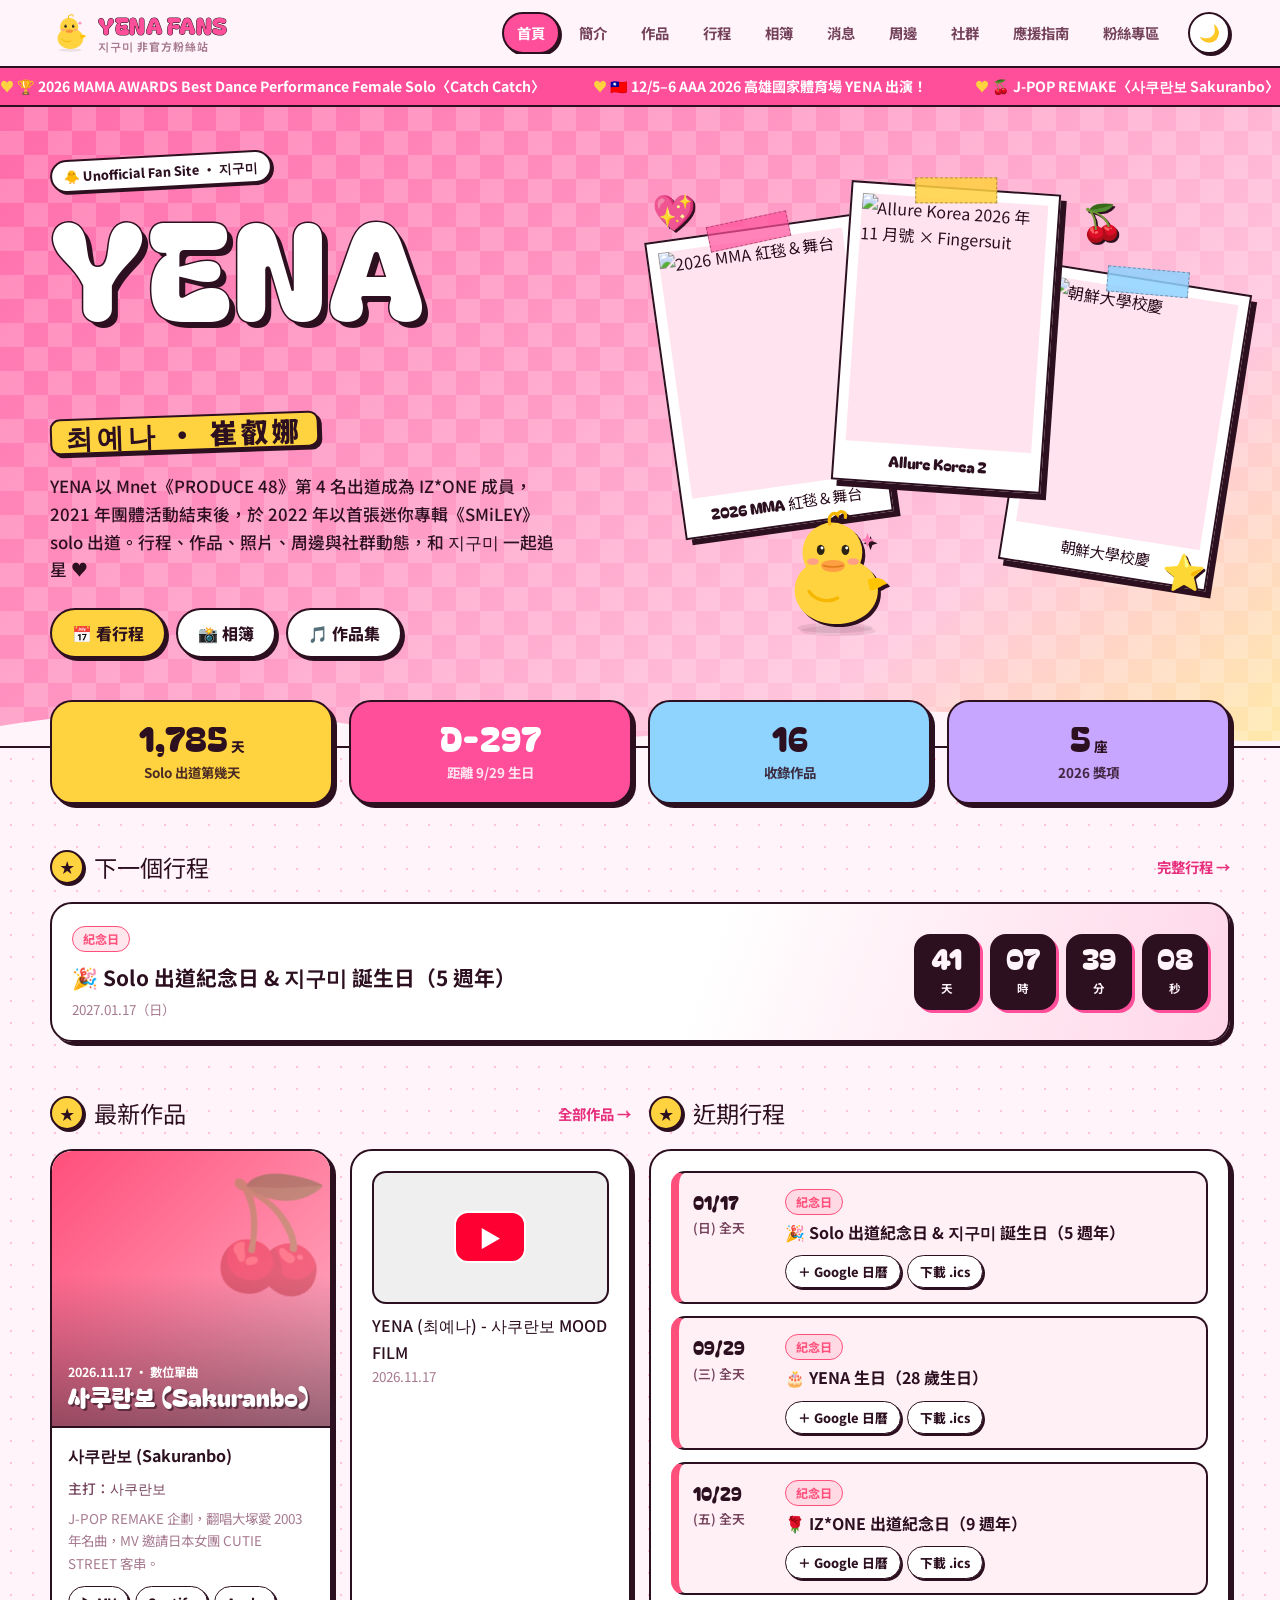
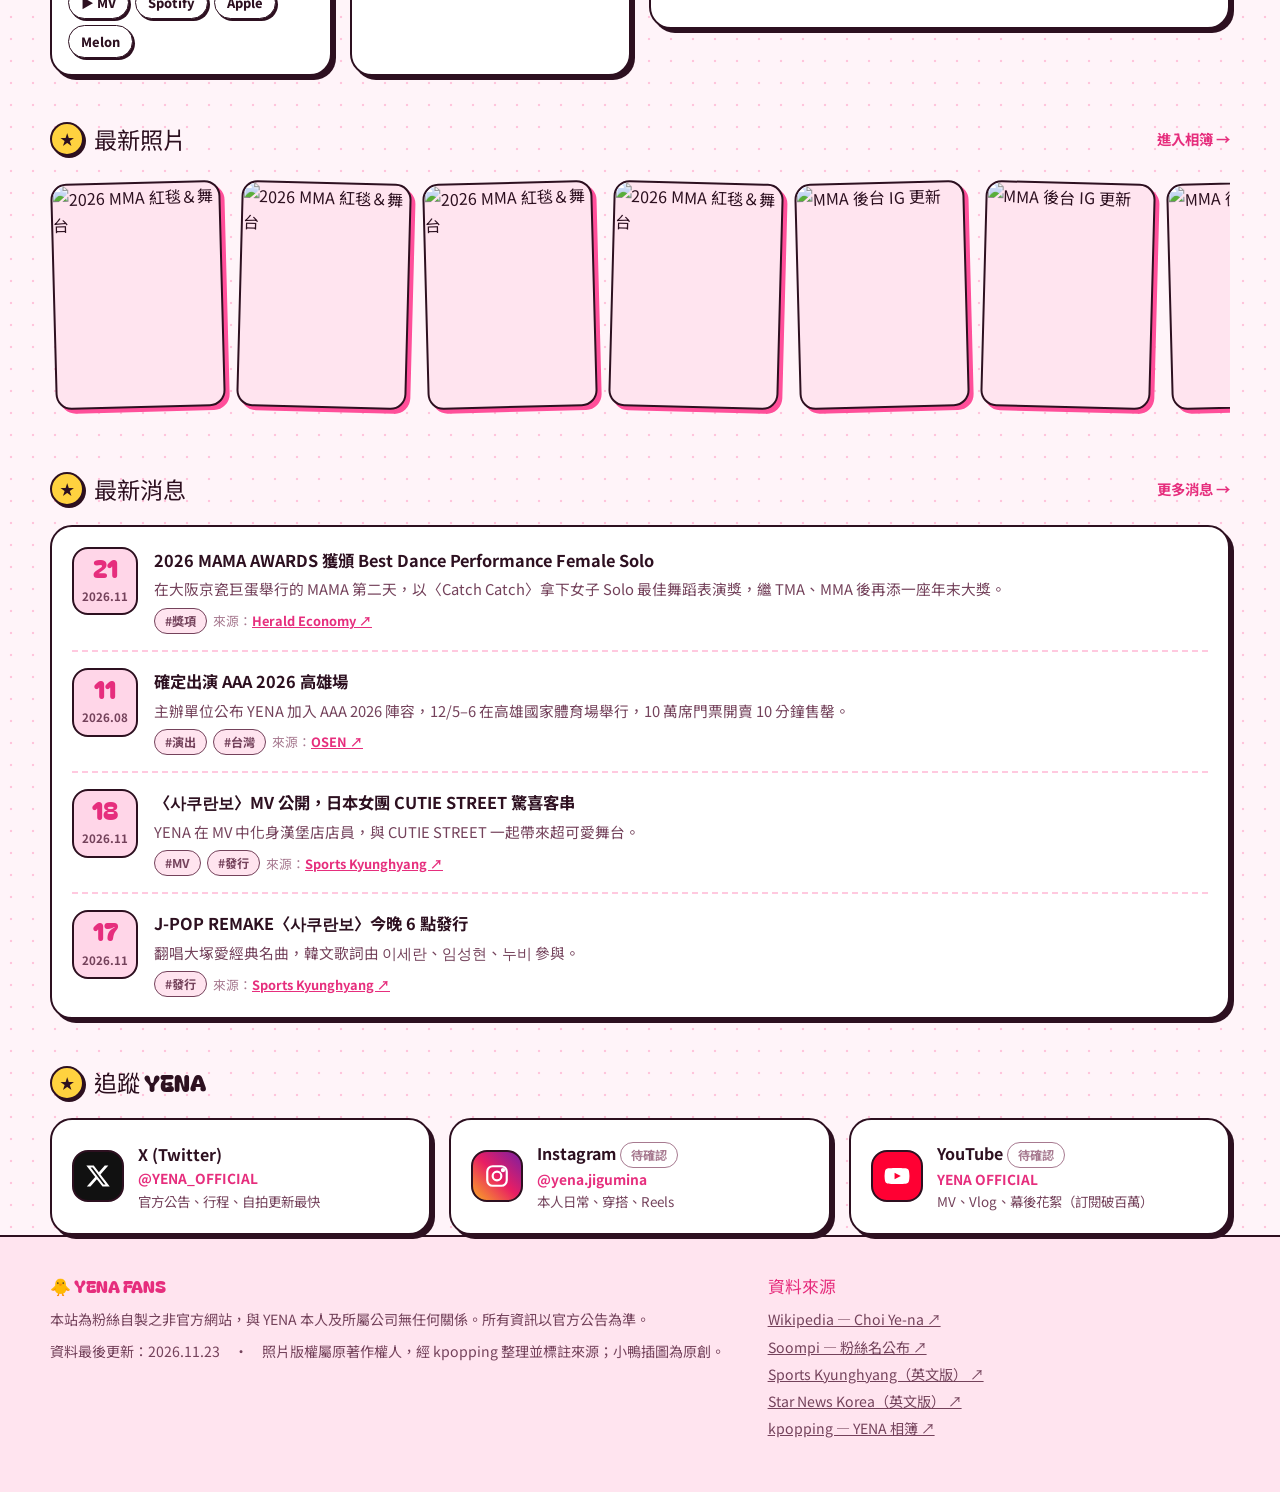
==== commit a23ee318: "Add cache-busting version to css/js" ====
--- a/index.html
+++ b/index.html
@@ -10,7 +10,7 @@
   <link rel="preconnect" href="https://fonts.googleapis.com">
   <link rel="preconnect" href="https://fonts.gstatic.com" crossorigin>
   <link href="https://fonts.googleapis.com/css2?family=Bagel+Fat+One&family=Noto+Sans+TC:wght@400;500;700;800;900&display=swap" rel="stylesheet">
-  <link rel="stylesheet" href="css/style.css">
+  <link rel="stylesheet" href="css/style.css?v=3">
   <script>
     // 先套用主題，避免閃爍
     try {
@@ -77,7 +77,8 @@
   <div class="lb" id="lb" role="dialog" aria-label="照片檢視"></div>
   <div class="toast" id="toast" role="status" aria-live="polite"></div>
 
-  <script src="js/data.js"></script>
-  <script src="js/app.js"></script>
+  <!-- 改了 css / js 後把 ?v= 的數字加 1，訪客就不會看到快取的舊版 -->
+  <script src="js/data.js?v=3"></script>
+  <script src="js/app.js?v=3"></script>
 </body>
 </html>
--- a/css/style.css
+++ b/css/style.css
@@ -477,6 +477,11 @@
 .lb-thumbs img { width: 54px; height: 54px; object-fit: cover; border-radius: 10px; opacity: .45; cursor: pointer; flex: none; border: 2px solid transparent; }
 .lb-thumbs img.on { opacity: 1; border-color: var(--accent); }
 @media (max-width: 600px) { .lb-btn:not(.lb-close) { top: auto; bottom: 90px; transform: none; } }
+.lb-tools { position: absolute; top: 12px; left: 14px; right: 70px; display: flex; gap: 8px; flex-wrap: wrap; }
+.lb-tool { border: 2px solid #fff; background: rgba(255,79,154,.85); color: #fff; font-weight: 800; font-size: .85rem; padding: 8px 14px; border-radius: 999px; white-space: nowrap; }
+.lb-tool:hover { background: var(--accent-deep); }
+.lb-tool:active { transform: translateY(1px); }
+@media (max-width: 600px) { .lb { padding-top: 64px; } .lb-tool { font-size: .78rem; padding: 7px 11px; } }
 
 /* ---------------- Footer ---------------- */
 .site-footer { border-top: 2px solid var(--ink); padding: 36px 0 52px; color: var(--text-soft); font-size: .88rem; background: var(--bg-soft); }
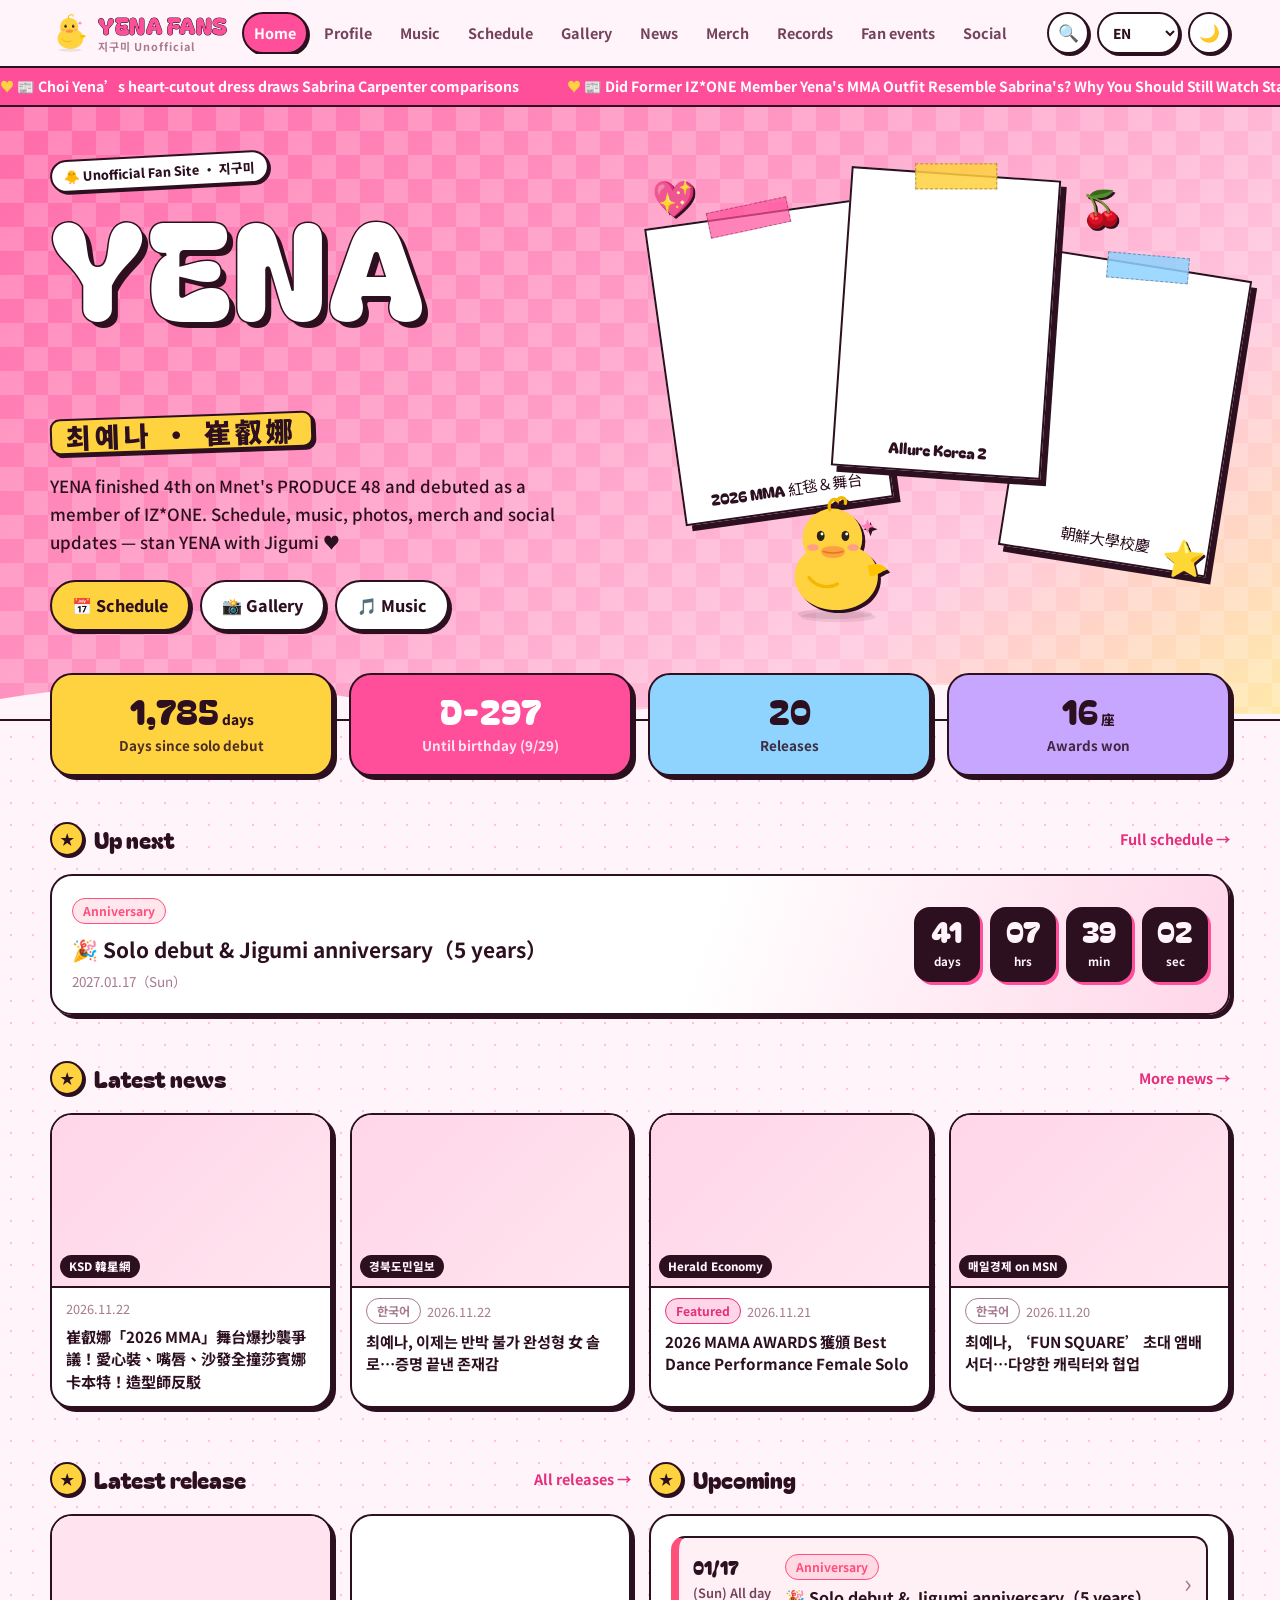
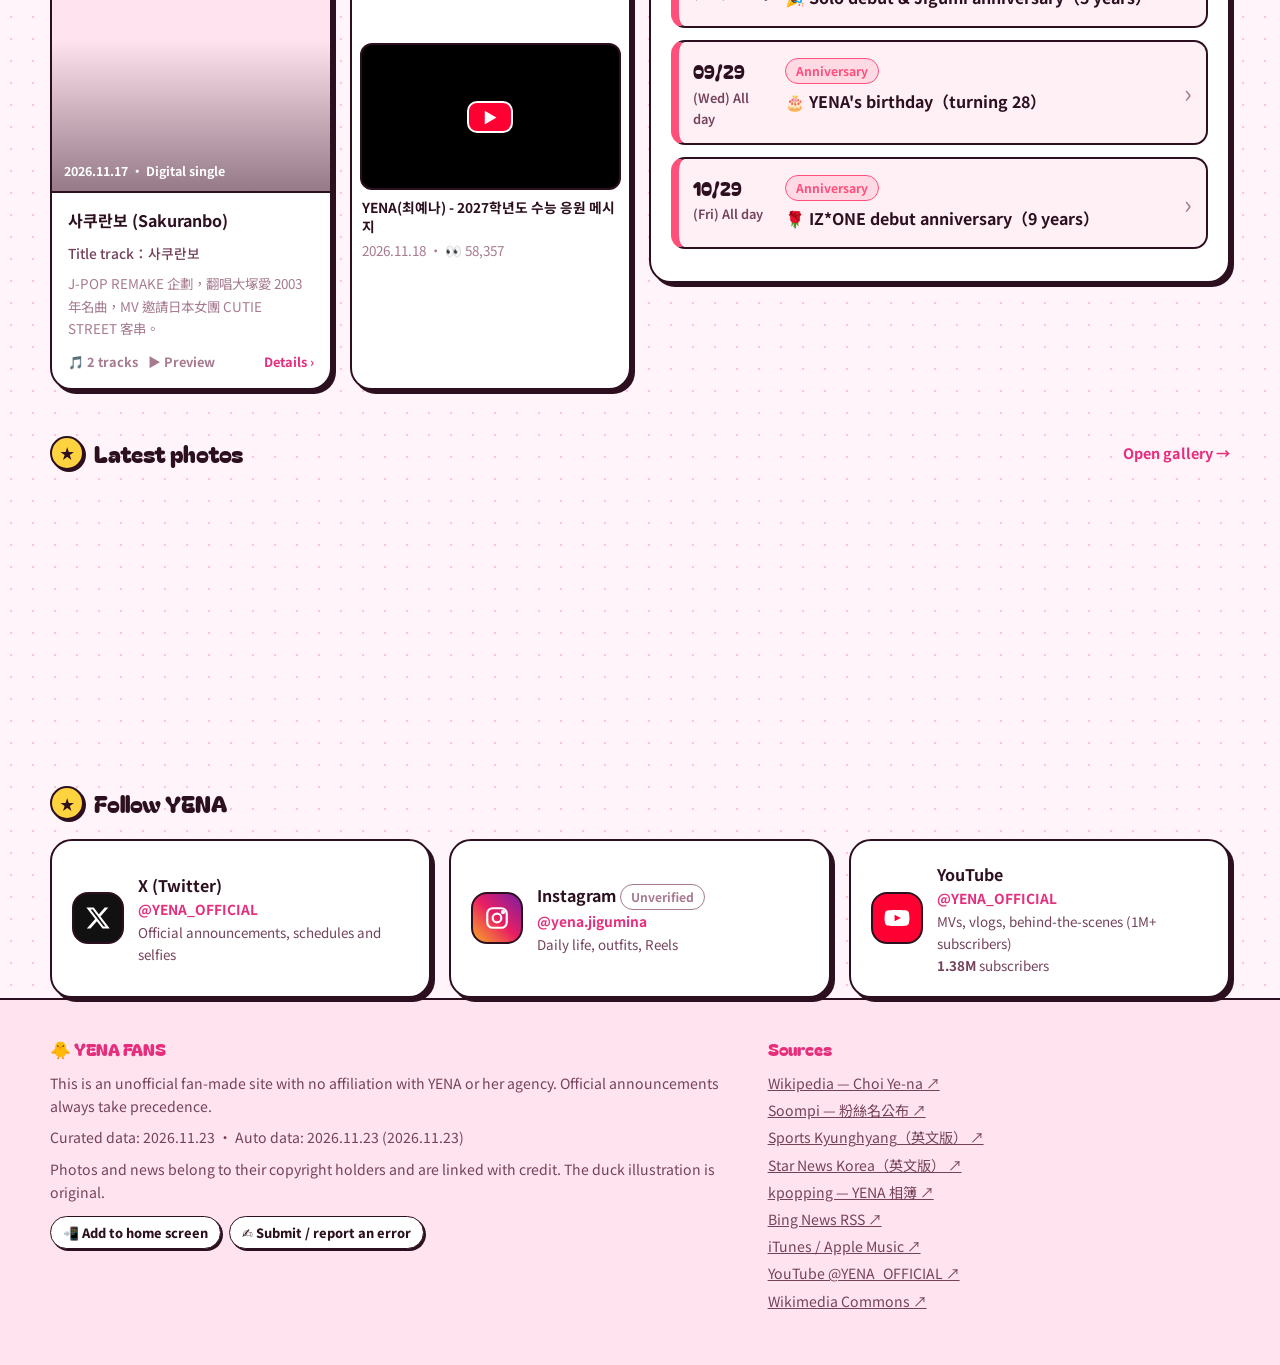
==== commit 87e4f431: "Auto-updating data, detail pages, search, i18n, records, fan events, PWA" ====
--- a/index.html
+++ b/index.html
@@ -4,13 +4,34 @@
   <meta charset="utf-8">
   <meta name="viewport" content="width=device-width, initial-scale=1">
   <title>YENA FANS | YENA 非官方粉絲站</title>
-  <meta name="description" content="YENA（최예나）非官方粉絲站：行程表、作品集、周邊資訊、官方社群動態、應援指南與粉絲專區。">
+  <meta name="description" content="YENA（최예나）非官方粉絲站：自動更新的行程、新聞、作品、照片、周邊、成績紀錄與應援活動。Unofficial YENA fan site with auto-updated schedule, news, music, photos and more.">
   <meta name="theme-color" content="#ff4f9a">
-  <link rel="icon" href="data:image/svg+xml,<svg xmlns='http://www.w3.org/2000/svg' viewBox='0 0 100 100'><text y='.9em' font-size='90'>🐥</text></svg>">
+  <link rel="canonical" href="https://mintguesss.github.io/yena-fansite/">
+  <!-- 分享預覽（LINE / Discord / X / Facebook） -->
+  <meta property="og:type" content="website">
+  <meta property="og:site_name" content="YENA FANS">
+  <meta property="og:title" content="YENA FANS — 최예나 非官方粉絲站">
+  <meta property="og:description" content="行程・新聞・作品・照片・周邊・成績・應援活動，每天自動更新 🐥 Schedule, news, music & photos — auto-updated.">
+  <meta property="og:url" content="https://mintguesss.github.io/yena-fansite/">
+  <meta property="og:image" content="https://mintguesss.github.io/yena-fansite/assets/og.png">
+  <meta property="og:image:width" content="1200">
+  <meta property="og:image:height" content="630">
+  <meta property="og:locale" content="zh_TW">
+  <meta property="og:locale:alternate" content="ko_KR">
+  <meta property="og:locale:alternate" content="en_US">
+  <meta name="twitter:card" content="summary_large_image">
+  <meta name="twitter:image" content="https://mintguesss.github.io/yena-fansite/assets/og.png">
+  <!-- 加到主畫面（PWA） -->
+  <link rel="manifest" href="manifest.webmanifest">
+  <link rel="icon" href="assets/icon-192.png" type="image/png">
+  <link rel="apple-touch-icon" href="assets/apple-touch-icon.png">
+  <meta name="apple-mobile-web-app-capable" content="yes">
+  <meta name="apple-mobile-web-app-title" content="YENA FANS">
   <link rel="preconnect" href="https://fonts.googleapis.com">
   <link rel="preconnect" href="https://fonts.gstatic.com" crossorigin>
-  <link href="https://fonts.googleapis.com/css2?family=Bagel+Fat+One&family=Noto+Sans+TC:wght@400;500;700;800;900&display=swap" rel="stylesheet">
-  <link rel="stylesheet" href="css/style.css?v=3">
+  <link href="https://fonts.googleapis.com/css2?family=Bagel+Fat+One&family=Noto+Sans+TC:wght@400;500;700;800;900&family=Noto+Sans+KR:wght@400;500;700;800&display=swap" rel="stylesheet">
+  <!-- 改了 css / js 後把 ?v= 的數字加 1，訪客就不會看到快取的舊版 -->
+  <link rel="stylesheet" href="css/style.css?v=4">
   <script>
     // 先套用主題，避免閃爍
     try {
@@ -42,43 +63,40 @@
     </symbol>
   </svg>
 
-  <a class="visually-hidden" href="#app">跳到主要內容</a>
+  <a class="visually-hidden" href="#app">Skip to content</a>
 
   <header class="site-header">
     <div class="container header-inner">
       <a class="logo" href="#home">
         <svg class="duck" viewBox="0 0 200 200" aria-hidden="true"><use href="#duck"/></svg>
-        <span class="logo-text">YENA FANS<small>지구미 非官方粉絲站</small></span>
+        <span class="logo-text">YENA FANS<small>지구미 Unofficial</small></span>
       </a>
-      <nav class="nav" id="nav" aria-label="主選單"></nav>
-      <button class="icon-btn menu-btn" id="menuBtn" aria-label="開啟選單">☰</button>
-      <button class="icon-btn" id="themeBtn" aria-label="切換深色模式">🌙</button>
+      <nav class="nav" id="nav" aria-label="Main"></nav>
+      <div class="header-tools">
+        <button class="icon-btn" id="searchBtn" aria-label="Search">🔍</button>
+        <select class="lang-sel" id="langSel" aria-label="Language">
+          <option value="zh">中文</option>
+          <option value="en">EN</option>
+          <option value="ko">한국어</option>
+        </select>
+        <button class="icon-btn" id="themeBtn" aria-label="Dark mode">🌙</button>
+        <button class="icon-btn menu-btn" id="menuBtn" aria-label="Menu">☰</button>
+      </div>
     </div>
   </header>
-  <div class="ticker" id="ticker" aria-label="快訊"></div>
+  <div class="ticker" id="ticker" aria-label="News"></div>
 
   <main id="app" tabindex="-1"></main>
 
-  <footer class="site-footer">
-    <div class="container footer-inner">
-      <div>
-        <h5>🐥 YENA FANS</h5>
-        <p id="disclaimer" style="margin:0 0 8px"></p>
-        <p style="margin:0">資料最後更新：<span id="updated"></span>　·　照片版權屬原著作權人，經 kpopping 整理並標註來源；小鴨插圖為原創。</p>
-      </div>
-      <div>
-        <h5>資料來源</h5>
-        <ul id="sources"></ul>
-      </div>
-    </div>
-  </footer>
+  <footer class="site-footer" id="footer"></footer>
 
-  <button class="btn to-top" id="toTop" aria-label="回到頂端">↑</button>
-  <div class="lb" id="lb" role="dialog" aria-label="照片檢視"></div>
+  <button class="btn to-top" id="toTop" aria-label="Top">↑</button>
+  <div class="lb" id="lb" role="dialog" aria-modal="true"></div>
+  <div class="modal" id="modal" role="dialog" aria-modal="true"></div>
   <div class="toast" id="toast" role="status" aria-live="polite"></div>
 
-  <!-- 改了 css / js 後把 ?v= 的數字加 1，訪客就不會看到快取的舊版 -->
-  <script src="js/data.js?v=3"></script>
-  <script src="js/app.js?v=3"></script>
+  <script src="js/data.js?v=4"></script>
+  <script src="js/i18n.js?v=4"></script>
+  <script src="js/app.js?v=4"></script>
 </body>
 </html>
--- a/css/style.css
+++ b/css/style.css
@@ -93,7 +93,7 @@
 .nav { display: flex; gap: 4px; margin-left: auto; overflow-x: auto; scrollbar-width: none; }
 .nav::-webkit-scrollbar { display: none; }
 .nav a {
-  padding: 7px 13px; border-radius: 999px; text-decoration: none; border: 2px solid transparent;
+  padding: 7px 10px; border-radius: 999px; text-decoration: none; border: 2px solid transparent;
   color: var(--text-soft); font-weight: 700; font-size: .9rem; white-space: nowrap;
   transition: background .2s, color .2s, transform .15s;
 }
@@ -109,8 +109,9 @@
 .icon-btn:active { transform: translate(2px, 2px); box-shadow: 0 0 0 var(--ink); }
 .menu-btn { display: none; }
 
-@media (max-width: 1040px) {
-  .menu-btn { display: grid; margin-left: auto; }
+@media (max-width: 1240px) {
+  .menu-btn { display: grid; }
+  .header-tools { margin-left: auto; }
   .nav {
     position: fixed; inset: 66px 0 auto 0; flex-direction: column;
     background: var(--bg); border-bottom: 2px solid var(--ink);
@@ -498,3 +499,146 @@
 .toast.show { opacity: 1; transform: translateX(-50%); }
 
 .visually-hidden { position: absolute !important; width: 1px; height: 1px; overflow: hidden; clip: rect(0 0 0 0); white-space: nowrap; }
+
+/* =========================================================
+   v4：自動更新、詳細頁、搜尋、多語言
+   ========================================================= */
+.header-tools { display: flex; align-items: center; gap: 8px; flex: none; margin-left: 8px; }
+.lang-sel {
+  height: 42px; border-radius: 999px; border: 2px solid var(--ink); background: var(--surface); color: var(--text);
+  font: inherit; font-weight: 800; font-size: .85rem; padding: 0 10px; box-shadow: 2px 2px 0 var(--ink); cursor: pointer;
+}
+@media (max-width: 480px) {
+  .header-inner { gap: 8px; }
+  .logo .duck { width: 30px; height: 30px; }
+  .logo-text { font-size: 1.12rem; }
+  .logo small { display: none; }
+  .header-tools { gap: 6px; }
+  .header-tools .icon-btn { width: 36px; height: 36px; font-size: .95rem; }
+  .lang-sel { height: 36px; padding: 0 4px; font-size: .78rem; }
+}
+.visually-hidden:focus { position: fixed; left: 8px; top: 8px; z-index: 200; background: var(--surface); padding: 8px 12px; clip: auto; width: auto; height: auto; }
+
+.clickable { cursor: pointer; }
+.img-broken { visibility: hidden; }
+.clamp2, .clamp3 { display: -webkit-box; -webkit-box-orient: vertical; overflow: hidden; }
+.clamp2 { -webkit-line-clamp: 2; }
+.clamp3 { -webkit-line-clamp: 3; }
+
+/* 行程 */
+.event.clickable { transition: transform .12s, box-shadow .12s; }
+.event.clickable:hover { transform: translate(-1px, -1px); }
+.event .chev { align-self: center; font-size: 1.6rem; color: var(--muted); flex: none; }
+
+/* 消息 */
+.news-item.clickable { border-radius: 12px; transition: background .15s; }
+.news-item.clickable:hover { background: var(--surface-2); }
+.news-item .news-body { flex: 1; }
+.news-thumb { flex: none; width: 112px; height: 80px; border-radius: 12px; overflow: hidden; border: 2px solid var(--ink); background: var(--bg-soft); align-self: center; }
+.news-thumb img { width: 100%; height: 100%; object-fit: cover; }
+.news-thumb.no-img { display: none; }
+@media (max-width: 560px) { .news-thumb { width: 80px; height: 60px; } .news-item { gap: 10px; } .news-date { width: 54px; } }
+.news-grid { grid-template-columns: repeat(4, minmax(0, 1fr)); }
+@media (max-width: 960px) { .news-grid { grid-template-columns: repeat(2, minmax(0, 1fr)); } }
+.news-card { padding: 0; overflow: hidden; display: flex; flex-direction: column; transition: transform .15s, box-shadow .15s; }
+.news-card:hover { transform: translate(-2px, -3px); box-shadow: 7px 7px 0 var(--accent); }
+.nc-img { aspect-ratio: 16 / 10; position: relative; background: linear-gradient(135deg, var(--accent-soft), var(--bg-soft)); border-bottom: 2px solid var(--ink); overflow: hidden; }
+.nc-img img { width: 100%; height: 100%; object-fit: cover; }
+.nc-src { position: absolute; left: 8px; bottom: 8px; background: var(--ink); color: var(--bg); font-size: .72rem; font-weight: 800; padding: 2px 9px; border-radius: 999px; max-width: calc(100% - 16px); overflow: hidden; text-overflow: ellipsis; white-space: nowrap; }
+.nc-body { padding: 10px 14px 14px; }
+.nc-body h4 { margin: 6px 0 0; font-size: .95rem; line-height: 1.45; }
+
+/* 作品 */
+.cover.img { padding: 0; background: var(--bg-soft); }
+.cover.img img { position: absolute; inset: 0; width: 100%; height: 100%; object-fit: cover; z-index: 0; }
+.cover.img .cy { position: absolute; left: 12px; bottom: 10px; z-index: 1; }
+.album.clickable { cursor: pointer; }
+.album-foot { display: flex; gap: 10px; flex-wrap: wrap; font-size: .8rem; color: var(--muted); font-weight: 700; margin-top: auto; padding-top: 4px; }
+.album-foot .more-link { margin-left: auto; color: var(--accent-deep); }
+.video-grid { grid-template-columns: repeat(4, minmax(0, 1fr)); }
+.video-grid.sm { grid-template-columns: repeat(2, minmax(0, 1fr)); }
+@media (max-width: 900px) { .video-grid { grid-template-columns: repeat(2, minmax(0, 1fr)); } }
+.video-card { padding: 8px; text-align: left; display: block; width: 100%; background: var(--surface); transition: transform .15s; }
+.video-card:hover { transform: translate(-2px, -2px); }
+.vthumb { aspect-ratio: 16 / 9; border-radius: 12px; overflow: hidden; position: relative; border: 2px solid var(--ink); background: #000; }
+.vthumb img { width: 100%; height: 100%; object-fit: cover; }
+.vthumb .play { position: absolute; inset: 0; margin: auto; width: 46px; height: 32px; border-radius: 10px; background: #ff0033; color: #fff; display: grid; place-items: center; font-size: .9rem; border: 2px solid #fff; }
+.vbadge { position: absolute; top: 6px; left: 6px; background: #ff0033; color: #fff; font-size: .68rem; font-weight: 800; padding: 1px 7px; border-radius: 999px; }
+.video-card .vt { margin: 8px 2px 2px; font-weight: 700; font-size: .86rem; line-height: 1.4; display: -webkit-box; -webkit-line-clamp: 2; -webkit-box-orient: vertical; overflow: hidden; }
+.video-card .note { margin: 0 2px; }
+.video-wrap.short { aspect-ratio: 9 / 16; max-width: 340px; margin: 0 auto; }
+
+/* 周邊 */
+.goods-card { transition: transform .15s, box-shadow .15s; }
+.goods-card.clickable:hover { transform: translate(-2px, -3px); box-shadow: 7px 7px 0 var(--accent); }
+.goods-card .gimg { position: relative; overflow: hidden; background: linear-gradient(135deg, var(--bg-soft), var(--pink-soft)); }
+.goods-card .gimg img { position: absolute; inset: 0; width: 100%; height: 100%; object-fit: cover; }
+.goods-card .gimg.has .gemoji { display: none; }
+.goods-card .gimg.no-img .gemoji { display: block; }
+.submit-cta { display: flex; gap: 16px; align-items: center; flex-wrap: wrap; background: linear-gradient(110deg, var(--surface) 50%, var(--accent-soft)); }
+
+/* 成績 */
+.stat-row.flat { margin-top: 0; margin-bottom: 8px; }
+a.stat { text-decoration: none; transition: transform .15s; }
+a.stat:hover { transform: translateY(-3px); }
+@media (max-width: 700px) { .stat-row.flat { grid-template-columns: repeat(2, minmax(0, 1fr)); } }
+
+/* 社群 */
+.feed-item.clickable { width: 100%; background: none; border: 0; border-bottom: 2px dashed var(--line); text-align: left; text-decoration: none; align-items: center; }
+.feed-item .news-thumb { width: 96px; height: 64px; }
+
+/* 詳細頁彈窗 */
+.modal { position: fixed; inset: 0; z-index: 90; background: rgba(30, 6, 18, .62); backdrop-filter: blur(4px); display: none; overflow-y: auto; padding: 40px 16px; overscroll-behavior: contain; }
+.modal.open { display: block; animation: fade .2s; }
+.modal-box { position: relative; max-width: 780px; margin: 0 auto; background: var(--surface); border: 2px solid var(--ink); border-radius: var(--radius); box-shadow: 6px 6px 0 var(--ink); }
+.modal-body { padding: 24px; }
+.modal-close { position: absolute; top: 12px; right: 12px; z-index: 3; }
+@media (max-width: 560px) { .modal { padding: 12px 8px; } .modal-body { padding: 18px 16px; } }
+.detail-img { margin: -24px -24px 18px; border-bottom: 2px solid var(--ink); background: var(--bg-soft); border-radius: calc(var(--radius) - 2px) calc(var(--radius) - 2px) 0 0; overflow: hidden; display: flex; justify-content: center; }
+.detail-img img { max-width: 100%; max-height: 460px; object-fit: contain; }
+.detail-img.no-img { display: none; }
+@media (max-width: 560px) { .detail-img { margin: -18px -16px 16px; } }
+.detail-title { font-size: 1.35rem; margin: 10px 0 8px; line-height: 1.4; }
+.detail-desc { color: var(--text-soft); }
+.detail-desc.pre { white-space: pre-line; }
+.detail-h { font-size: 1rem; margin: 24px 0 10px; color: var(--accent-deep); }
+.share-row { display: flex; gap: 6px; flex-wrap: wrap; margin-top: 22px; padding-top: 16px; border-top: 2px dashed var(--line); }
+.kv { display: grid; gap: 8px; margin: 12px 0; }
+.kv > div { display: flex; gap: 12px; }
+.kv span { width: 96px; flex: none; color: var(--muted); font-size: .88rem; }
+.cd.sm { margin: 14px 0; }
+.og-quote { margin: 12px 0; padding: 10px 14px; border-left: 4px solid var(--accent); background: var(--surface-2); border-radius: 0 12px 12px 0; color: var(--text-soft); font-size: .9rem; }
+.mini-list { display: grid; gap: 8px; }
+.mini-item { display: flex; gap: 12px; align-items: center; text-align: left; padding: 8px; border-radius: 12px; border: 2px solid var(--line); background: var(--surface-2); text-decoration: none; color: var(--text); width: 100%; transition: border-color .15s; }
+.mini-item:hover { border-color: var(--accent); }
+.mini-item b { display: block; font-size: .9rem; line-height: 1.4; font-weight: 700; }
+.mini-item small { color: var(--muted); font-size: .76rem; }
+.mi-img { flex: none; width: 72px; height: 54px; border-radius: 8px; overflow: hidden; background: var(--bg-soft); }
+.mi-img img { width: 100%; height: 100%; object-fit: cover; }
+.mi-img.no-img { display: none; }
+.rel-head { display: grid; grid-template-columns: 230px 1fr; gap: 22px; align-items: start; }
+.rel-head .cover { border: 2px solid var(--ink); border-radius: 14px; box-shadow: 4px 4px 0 var(--accent); }
+.rel-head .detail-title { margin-top: 8px; }
+@media (max-width: 600px) { .rel-head { grid-template-columns: 1fr; } .rel-head .cover { max-width: 260px; } }
+.track-list { list-style: none; padding: 0; margin: 0; display: grid; gap: 4px; }
+.track-list li { display: grid; grid-template-columns: 26px 1fr auto 34px; gap: 10px; align-items: center; padding: 7px 10px; border-radius: 10px; background: var(--surface-2); }
+.track-list li.title-track { background: var(--accent-soft); font-weight: 700; }
+.track-list .tn { color: var(--muted); font-weight: 800; text-align: center; font-size: .85rem; }
+.track-list .tname small { display: block; color: var(--muted); font-size: .76rem; font-weight: 500; }
+.track-list .tdur { color: var(--muted); font-size: .82rem; font-variant-numeric: tabular-nums; }
+.play-btn { width: 32px; height: 32px; border-radius: 50%; border: 2px solid var(--ink); background: var(--duck); color: #2d1020; font-size: .75rem; display: grid; place-items: center; padding: 0; }
+.play-btn.on { background: var(--accent); color: #fff; }
+.map-box { margin: 16px 0 8px; border-radius: 14px; overflow: hidden; border: 2px solid var(--ink); aspect-ratio: 16 / 8; background: var(--bg-soft); }
+.map-box iframe { width: 100%; height: 100%; border: 0; }
+
+/* 搜尋 */
+.search-box { max-width: 660px; padding: 20px; }
+.search-input { font-size: 1.05rem; padding-right: 56px; }
+.search-results { margin-top: 10px; display: grid; gap: 6px; max-height: 66vh; overflow-y: auto; }
+.sr-h { margin: 12px 0 2px; font-size: .85rem; color: var(--accent-deep); }
+
+/* 燈箱的分享鈕 */
+.lb .cap a + a { margin-left: 4px; }
+/* grid 子元素不要被表格撐寬 */
+.grid > *, .sched-layout > *, .profile-top > * { min-width: 0; }
+@media (max-width: 820px) { .avatar::after { right: -4px; top: -22px; } }
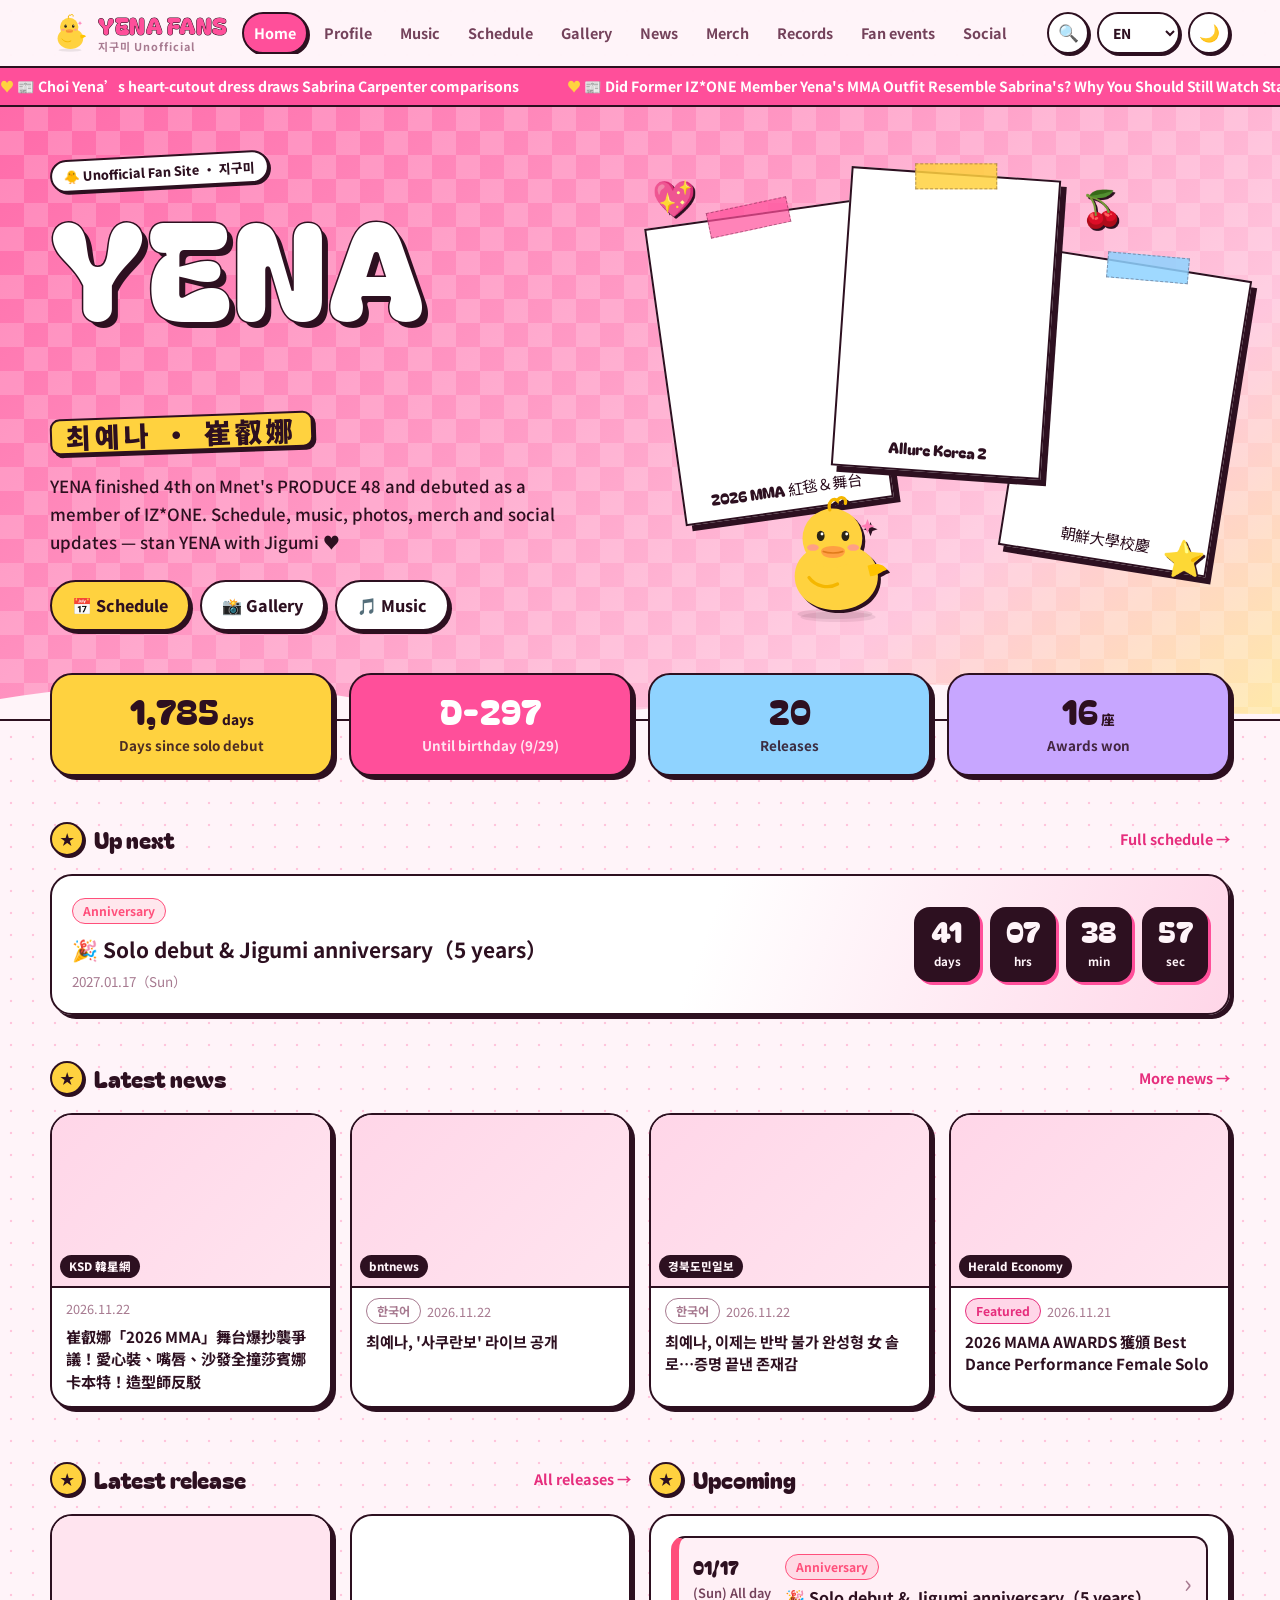
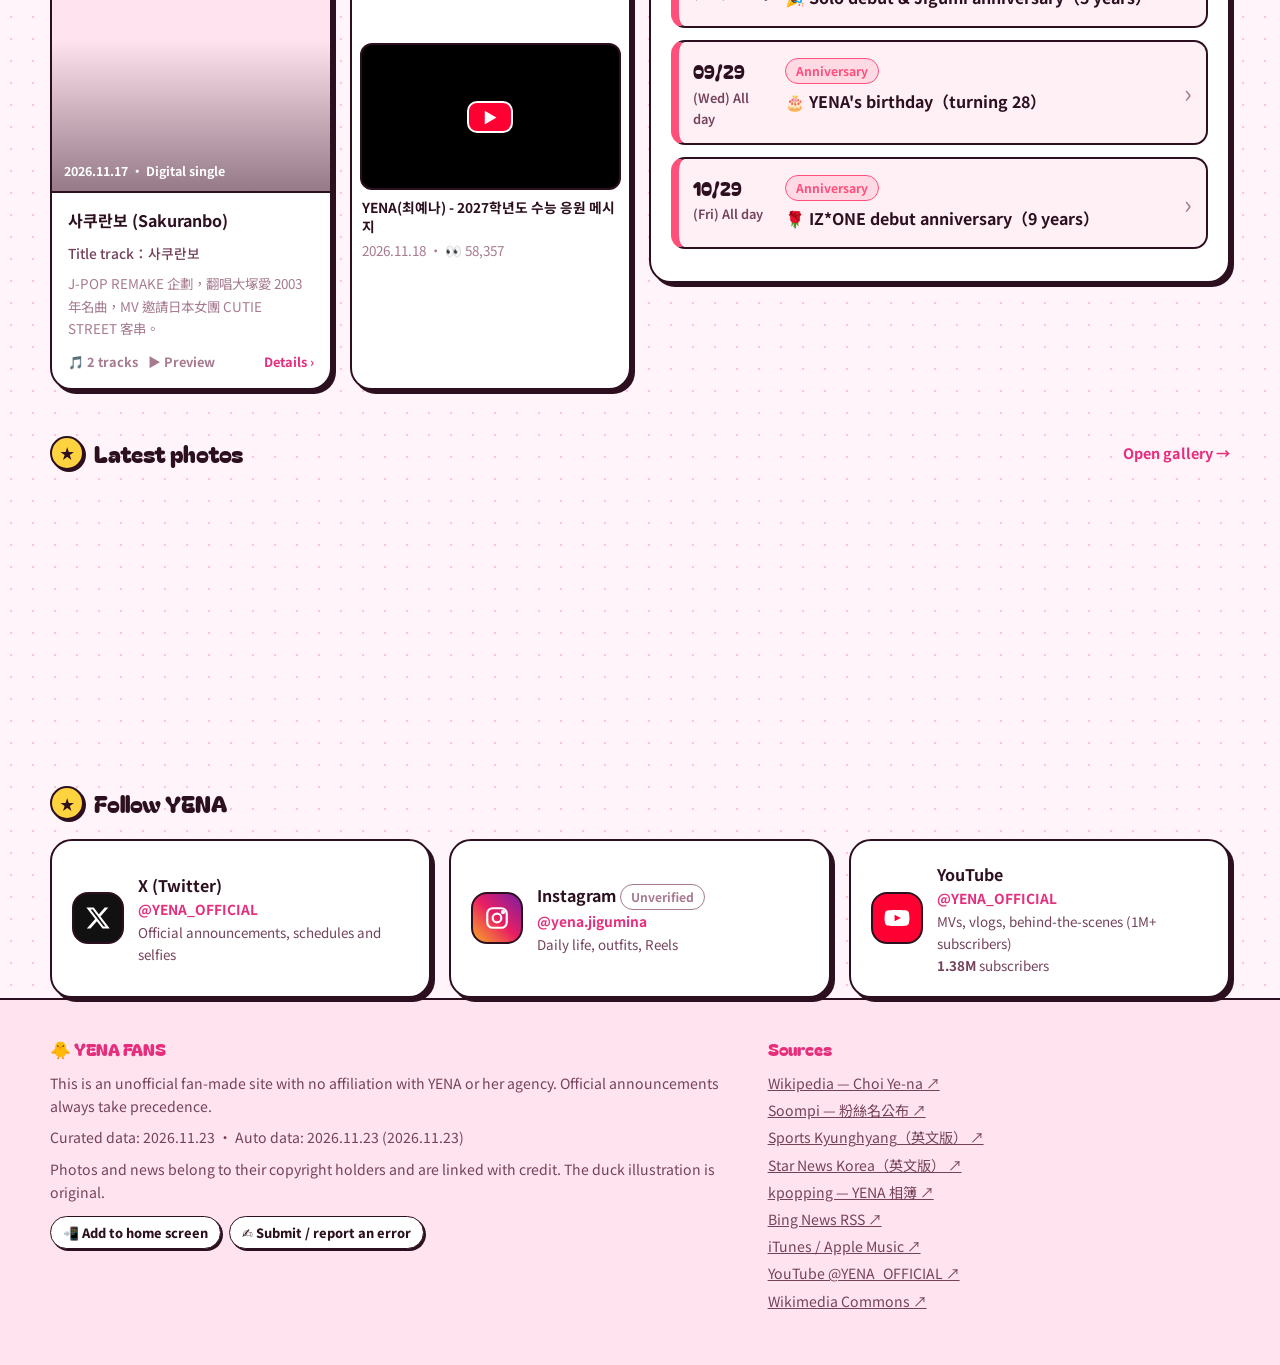
==== commit 19430046: "Per-item share previews, special-day themes, English/Korean guide, quiz and glossary" ====
--- a/index.html
+++ b/index.html
@@ -31,7 +31,7 @@
   <link rel="preconnect" href="https://fonts.gstatic.com" crossorigin>
   <link href="https://fonts.googleapis.com/css2?family=Bagel+Fat+One&family=Noto+Sans+TC:wght@400;500;700;800;900&family=Noto+Sans+KR:wght@400;500;700;800&display=swap" rel="stylesheet">
   <!-- 改了 css / js 後把 ?v= 的數字加 1，訪客就不會看到快取的舊版 -->
-  <link rel="stylesheet" href="css/style.css?v=4">
+  <link rel="stylesheet" href="css/style.css?v=5">
   <script>
     // 先套用主題，避免閃爍
     try {
@@ -85,6 +85,7 @@
     </div>
   </header>
   <div class="ticker" id="ticker" aria-label="News"></div>
+  <div id="special"></div>
 
   <main id="app" tabindex="-1"></main>
 
@@ -95,8 +96,9 @@
   <div class="modal" id="modal" role="dialog" aria-modal="true"></div>
   <div class="toast" id="toast" role="status" aria-live="polite"></div>
 
-  <script src="js/data.js?v=4"></script>
-  <script src="js/i18n.js?v=4"></script>
-  <script src="js/app.js?v=4"></script>
+  <script src="js/data.js?v=5"></script>
+  <script src="js/i18n.js?v=5"></script>
+  <script src="js/content.js?v=5"></script>
+  <script src="js/app.js?v=5"></script>
 </body>
 </html>
--- a/css/style.css
+++ b/css/style.css
@@ -642,3 +642,25 @@
 /* grid 子元素不要被表格撐寬 */
 .grid > *, .sched-layout > *, .profile-top > * { min-width: 0; }
 @media (max-width: 820px) { .avatar::after { right: -4px; top: -22px; } }
+
+/* 特別日 */
+.special-banner { border-bottom: 2px solid var(--ink); color: #2d1020; background: linear-gradient(90deg, #ffd23f, #ff9cc6, #ffd23f); background-size: 200% 100%; animation: sbShine 6s linear infinite; }
+.special-banner.sb-solo { background-image: linear-gradient(90deg, #c7a6ff, #ff9cc6, #c7a6ff); }
+.special-banner.sb-izone { background-image: linear-gradient(90deg, #ff6fae, #c7a6ff, #8fd3ff, #ff6fae); }
+.special-banner.sb-release { background-image: linear-gradient(90deg, #ff2e63, #ff7eb6, #ffd23f, #ff2e63); color: #fff; }
+.special-banner.sb-release .sb-text span { color: #fff; opacity: .92; }
+.special-banner.sb-soon { background: var(--accent-soft); animation: none; color: var(--text); }
+@keyframes sbShine { to { background-position: -200% 0; } }
+.sb-inner { display: flex; align-items: center; gap: 12px 18px; flex-wrap: wrap; padding: 10px 0; }
+.sb-text { flex: 1 1 260px; display: flex; flex-direction: column; line-height: 1.35; }
+.sb-text b { font-size: 1.05rem; font-weight: 900; }
+.sb-text span { font-size: .85rem; font-weight: 700; opacity: .8; }
+.sb-acts { display: flex; gap: 8px; flex-wrap: wrap; }
+.special-banner .btn.ghost { background: rgba(255,255,255,.85); color: #2d1020; }
+body[data-special="bday"] .ticker { background: #f5b700; color: #2d1020; }
+body[data-special="solo"] .ticker { background: #9b6cff; }
+body[data-special="izone"] .ticker { background: linear-gradient(90deg, #ff6fae, #b18cff); }
+body[data-special="bday"] .hero-badge, body[data-special="solo"] .hero-badge, body[data-special="izone"] .hero-badge, body[data-special="release"] .hero-badge { background: var(--duck); color: #2d1020; }
+.confetti { position: fixed; inset: 0; pointer-events: none; z-index: 140; overflow: hidden; }
+.confetti span { position: absolute; top: -3rem; animation: fall linear forwards; }
+@keyframes fall { 0% { transform: translate(0, 0) rotate(0); opacity: 1; } 85% { opacity: 1; } 100% { transform: translate(var(--dx), 110vh) rotate(540deg); opacity: 0; } }
